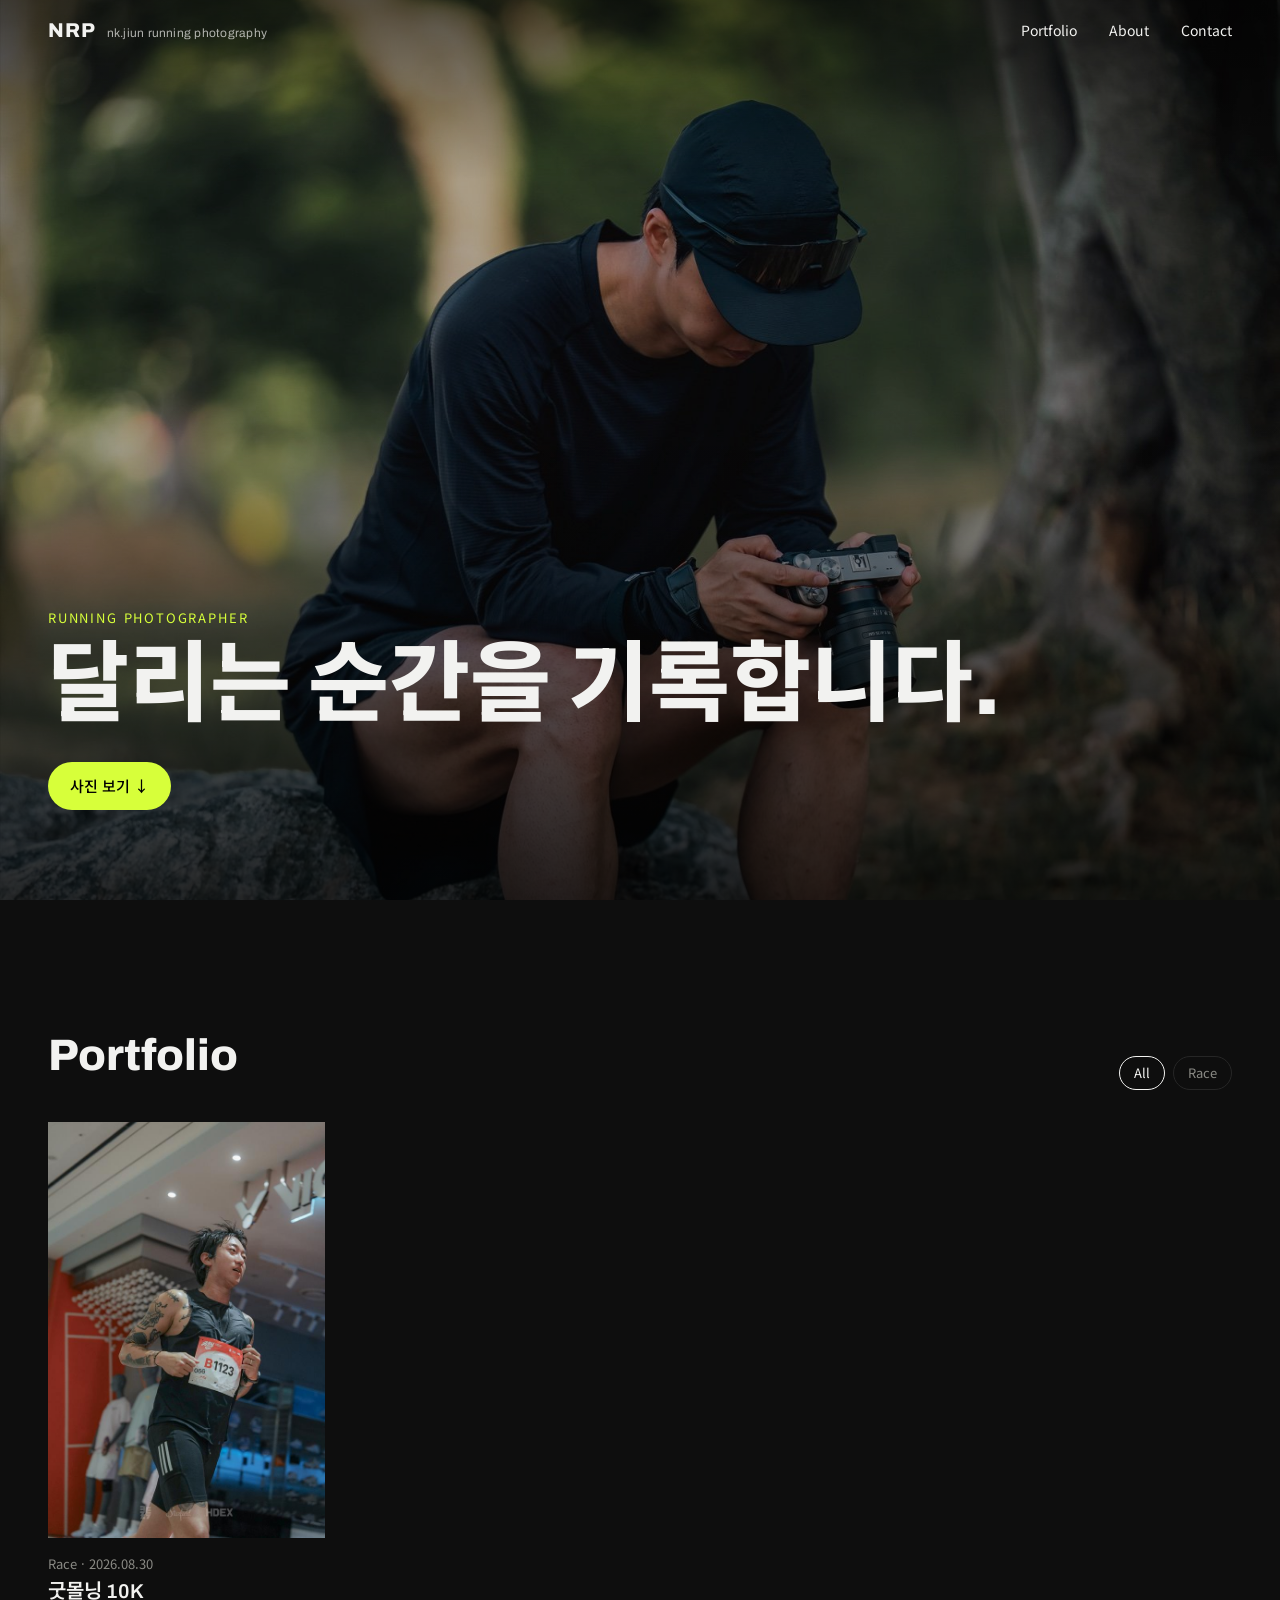
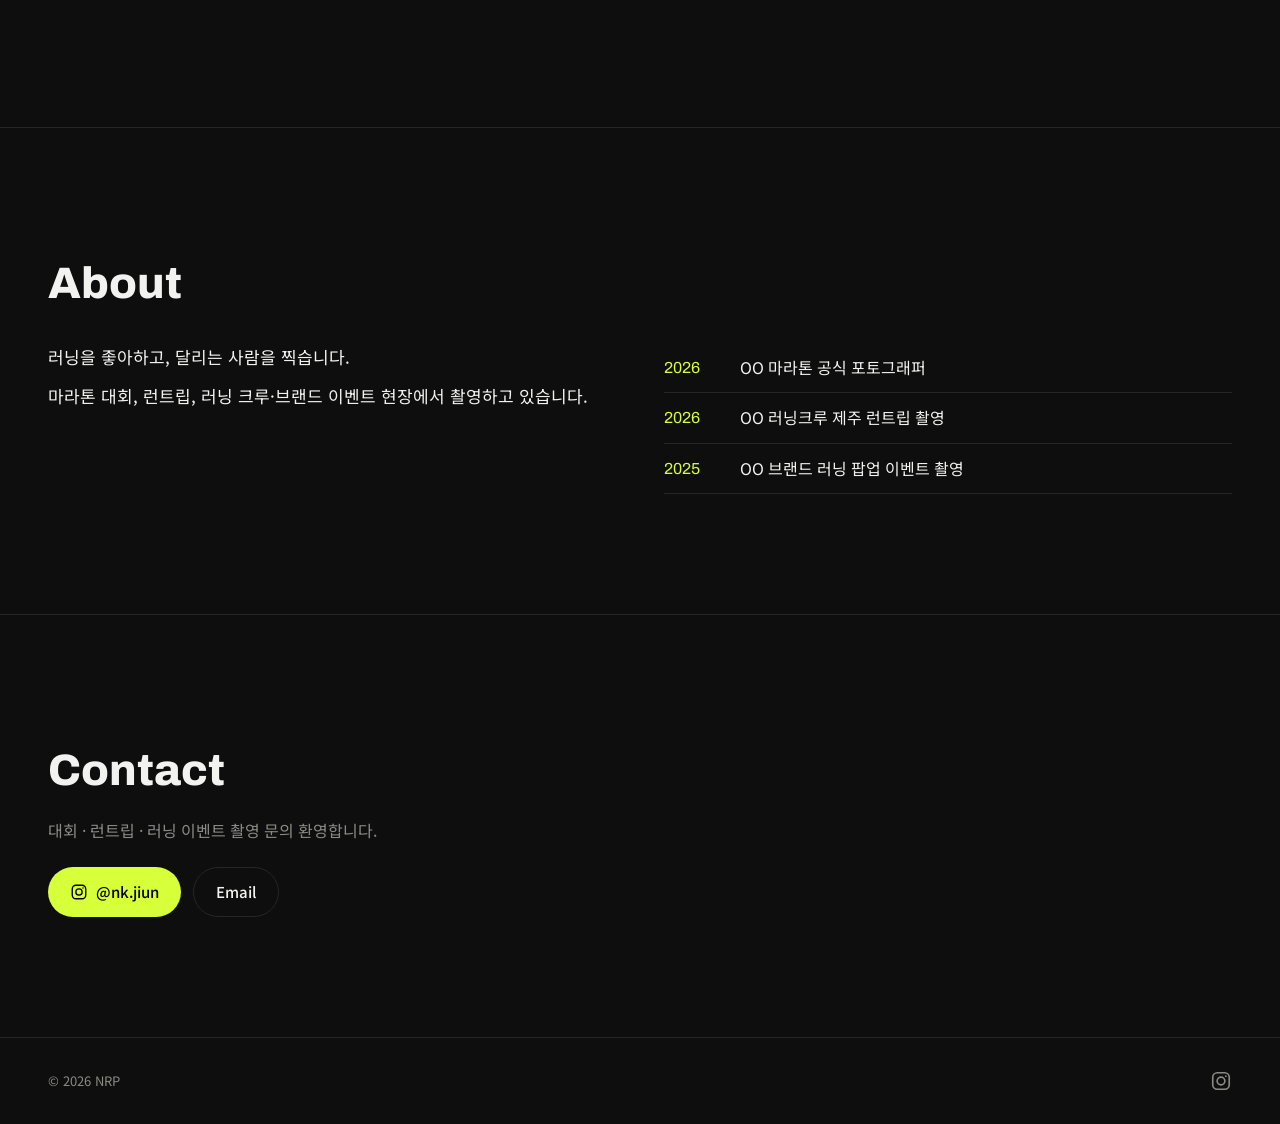
==== project.html @ 53e88e49 "메뉴/섹션 이름 Work → Portfolio Co-Authored-By: Claude Opus 5.5 <noreply@anthropic.com>" ====
<!doctype html>
<html lang="ko">
<head>
  <meta charset="utf-8">
  <meta name="viewport" content="width=device-width, initial-scale=1">
  <title>NRP — nk.jiun running photography</title>
  <link rel="preconnect" href="https://fonts.googleapis.com">
  <link href="https://fonts.googleapis.com/css2?family=Archivo:wght@400;600;800&family=Noto+Sans+KR:wght@400;500&display=swap" rel="stylesheet">
  <link rel="stylesheet" href="assets/css/style.css?v=20261014151759">
</head>
<body>
  <header class="nav solid">
    <a class="logo" href="./"><strong data-site="name"></strong><span data-site="fullName"></span></a>
    <nav>
      <a href="./#portfolio">Portfolio</a>
      <a href="./#about">About</a>
      <a href="./#contact">Contact</a>
    </nav>
  </header>

  <main class="section project">
    <a class="back" href="./#portfolio">← Portfolio</a>
    <div class="project-head">
      <p class="eyebrow" id="p-meta"></p>
      <h1 id="p-title"></h1>
      <p id="p-desc"></p>
    </div>
    <div class="masonry" id="photos"></div>
    <nav class="pager" id="pager"></nav>
  </main>

  <div class="lightbox" id="lightbox" hidden>
    <button class="lb-close" aria-label="닫기">×</button>
    <button class="lb-prev" aria-label="이전">‹</button>
    <img alt="">
    <button class="lb-next" aria-label="다음">›</button>
    <span class="lb-count"></span>
  </div>

  <footer class="footer"><span>© <span id="year"></span> <span data-site="name"></span></span><a class="ig-icon" data-ig aria-label="Instagram" target="_blank" rel="noopener"></a></footer>

  <script src="data/site.js?v=20261014151759"></script>
  <script src="assets/js/main.js?v=20261014151759"></script>
  <script>renderProject();</script>
</body>
</html>
---- assets/css/style.css ----
:root {
  --bg: #0e0e0e;
  --fg: #f2f2f0;
  --muted: #8a8a85;
  --line: #262626;
  --accent: #d7ff3a; /* 러닝 형광 컬러. 취향대로 변경 */
  --gutter: clamp(16px, 4vw, 48px);
  --display: "Archivo", "Noto Sans KR", sans-serif;
  --body: "Noto Sans KR", system-ui, sans-serif;
}

* { box-sizing: border-box; margin: 0; padding: 0; }
[hidden] { display: none !important; }
html { scroll-behavior: smooth; }
body { background: var(--bg); color: var(--fg); font-family: var(--body); line-height: 1.6; -webkit-font-smoothing: antialiased; }
img { display: block; max-width: 100%; }
a { color: inherit; text-decoration: none; }
button { font: inherit; color: inherit; background: none; border: 0; cursor: pointer; }

/* ── Nav ─────────────────────────────── */
.nav {
  position: fixed; inset: 0 0 auto; z-index: 10;
  display: flex; justify-content: space-between; align-items: center;
  padding: 18px var(--gutter);
  transition: background .3s;
}
.nav.solid { background: rgba(14,14,14,.9); backdrop-filter: blur(8px); }
.logo { display: flex; align-items: baseline; gap: 10px; font-family: var(--display); line-height: 1.2; }
.logo strong { font-weight: 800; font-size: 20px; letter-spacing: .06em; }
.logo span { font-size: 12px; color: rgba(242,242,240,.7); letter-spacing: .02em; }
.nav nav { display: flex; gap: clamp(16px, 3vw, 32px); font-size: 14px; }
.nav nav a:hover { color: var(--accent); }

/* ── Hero ────────────────────────────── */
.hero { position: relative; height: 100svh; min-height: 520px; overflow: hidden; }
.hero-img { width: 100%; height: 100%; object-fit: cover; object-position: 50% 45%; filter: brightness(.7); }
.hero::after { content: ""; position: absolute; inset: 0; background: linear-gradient(to top, rgba(0,0,0,.75), transparent 55%), linear-gradient(to bottom, rgba(0,0,0,.5), transparent 20%); }
.hero-text { z-index: 1; position: absolute; left: var(--gutter); right: var(--gutter); bottom: clamp(48px, 10vh, 120px); }
.hero h1 { font-family: var(--display); font-size: clamp(34px, 7vw, 88px); line-height: 1.1; font-weight: 800; margin: 8px 0 28px; word-break: keep-all; }
.eyebrow { color: var(--accent); font-size: 13px; letter-spacing: .14em; text-transform: uppercase; }

.btn { display: inline-block; padding: 12px 22px; background: var(--accent); color: #000; font-weight: 500; border-radius: 999px; font-size: 15px; }
.btn.ghost { background: transparent; color: var(--fg); border: 1px solid var(--line); }
.btn:hover { opacity: .85; }
#ig-link { display: inline-flex; align-items: center; gap: 8px; }

/* ── Sections ────────────────────────── */
.section { padding: clamp(64px, 10vw, 120px) var(--gutter); max-width: 1440px; margin: 0 auto; }
.section h2 { font-family: var(--display); font-size: clamp(28px, 4vw, 44px); font-weight: 800; }
.section-head { display: flex; flex-wrap: wrap; justify-content: space-between; align-items: end; gap: 16px; margin-bottom: 32px; }

.filters { display: flex; gap: 8px; flex-wrap: wrap; }
.filters button { padding: 6px 14px; border: 1px solid var(--line); border-radius: 999px; font-size: 13px; color: var(--muted); }
.filters button.active { border-color: var(--fg); color: var(--fg); }

/* 세로 사진 위주라 카드도 2:3 세로형. 컴퓨터 3~4열, 휴대폰 2열 */
.grid { display: grid; grid-template-columns: repeat(auto-fill, minmax(240px, 1fr)); gap: 40px clamp(16px, 2vw, 28px); }
.card-img { aspect-ratio: 2 / 3; overflow: hidden; background: #1a1a1a; }
.card-img img { width: 100%; height: 100%; object-fit: cover; transition: transform .6s ease; }
.card:hover .card-img img { transform: scale(1.04); }
.card-meta { padding-top: 12px; }
.card-meta span { color: var(--muted); font-size: 13px; }
.card-meta h3 { font-family: var(--display); font-size: 20px; font-weight: 600; }

.about { border-top: 1px solid var(--line); }
.about-body { display: grid; grid-template-columns: 1fr 1fr; gap: 48px; margin-top: 24px; }
.about-body p { margin-bottom: 12px; font-size: 17px; word-break: keep-all; }
.history { list-style: none; }
.history li { padding: 12px 0; border-bottom: 1px solid var(--line); display: flex; gap: 20px; }
.history span { color: var(--accent); font-family: var(--display); min-width: 3.5em; }

.contact { border-top: 1px solid var(--line); }
.contact p { color: var(--muted); margin: 12px 0 24px; }
.contact-links { display: flex; gap: 12px; flex-wrap: wrap; }

.footer { display: flex; justify-content: space-between; align-items: center; padding: 32px var(--gutter); color: var(--muted); font-size: 13px; border-top: 1px solid var(--line); }
.ig-icon { display: flex; }
.ig-icon svg { width: 22px; height: 22px; }
.ig-icon:hover { color: var(--fg); }

/* ── Mail modal ──────────────────────── */
.modal { margin: auto; width: min(480px, calc(100% - 32px)); max-height: calc(100svh - 32px); padding: 32px 24px 24px; background: #161616; color: var(--fg); border: 1px solid var(--line); border-radius: 16px; }
.modal::backdrop { background: rgba(0,0,0,.7); backdrop-filter: blur(4px); }
.modal h3 { font-family: var(--display); font-size: 22px; margin-bottom: 16px; }
.modal form { display: flex; flex-direction: column; gap: 14px; }
.modal label { display: flex; flex-direction: column; gap: 6px; font-size: 13px; color: var(--muted); }
.modal input, .modal select, .modal textarea { font: inherit; font-size: 16px; color: var(--fg); background: var(--bg); border: 1px solid var(--line); border-radius: 8px; padding: 10px 12px; }
.modal input:focus, .modal select:focus, .modal textarea:focus { outline: none; border-color: var(--accent); }
.modal textarea { resize: vertical; }
.modal [type=submit] { margin-top: 4px; }
.modal-close { position: absolute; top: 10px; right: 14px; font-size: 28px; color: var(--muted); }
.form-status { font-size: 13px; color: var(--muted); min-height: 1em; }
.modal-done { padding: 16px 0 8px; }
.modal-done h3 { margin-bottom: 8px; }
.modal-done p { color: var(--muted); }

/* ── Project page ────────────────────── */
.project { padding-top: 110px; }
.back { color: var(--muted); font-size: 14px; }
.back:hover { color: var(--fg); }
.project-head { margin: 24px 0 40px; max-width: 720px; }
.project-head h1 { font-family: var(--display); font-size: clamp(32px, 6vw, 64px); line-height: 1.1; font-weight: 800; margin: 8px 0 12px; }
.project-head p:last-child { color: var(--muted); }

.masonry { display: flex; gap: 12px; align-items: flex-start; }
.masonry .col { flex: 1; min-width: 0; }
.tile { display: block; width: 100%; margin-bottom: 12px; background: #1a1a1a; }
.tile img { width: 100%; height: auto; transition: opacity .3s; }
.tile:hover img { opacity: .85; }

.pager { display: flex; justify-content: space-between; gap: 16px; margin-top: 64px; padding-top: 24px; border-top: 1px solid var(--line); font-family: var(--display); }
.pager a:hover { color: var(--accent); }

/* ── Lightbox ────────────────────────── */
.lightbox { position: fixed; inset: 0; z-index: 100; background: rgba(0,0,0,.96); display: flex; align-items: center; justify-content: center; }
.lightbox[hidden] { display: none; }
.lightbox img { max-width: 92vw; max-height: 88vh; object-fit: contain; user-select: none; }
.lightbox button { position: absolute; font-size: 40px; line-height: 1; padding: 16px; color: #fff; opacity: .7; }
.lightbox button:hover { opacity: 1; }
.lb-close { top: 8px; right: 12px; }
.lb-prev { left: 4px; top: 50%; transform: translateY(-50%); }
.lb-next { right: 4px; top: 50%; transform: translateY(-50%); }
.lb-count { position: absolute; bottom: 20px; color: var(--muted); font-size: 13px; }

@media (max-width: 720px) {
  .nav nav { gap: 16px; font-size: 13px; }
  .grid { grid-template-columns: repeat(2, 1fr); gap: 28px 10px; }
  .card-meta { padding-top: 8px; }
  .card-meta span { font-size: 11px; }
  .card-meta h3 { font-size: 15px; }
  .logo { flex-direction: column; gap: 0; }
  .logo span { font-size: 10px; }
  .about-body { grid-template-columns: 1fr; gap: 24px; }
  .masonry { gap: 6px; }
  .tile { margin-bottom: 6px; }
  .lb-prev, .lb-next { display: none; } /* 모바일은 스와이프 */
}
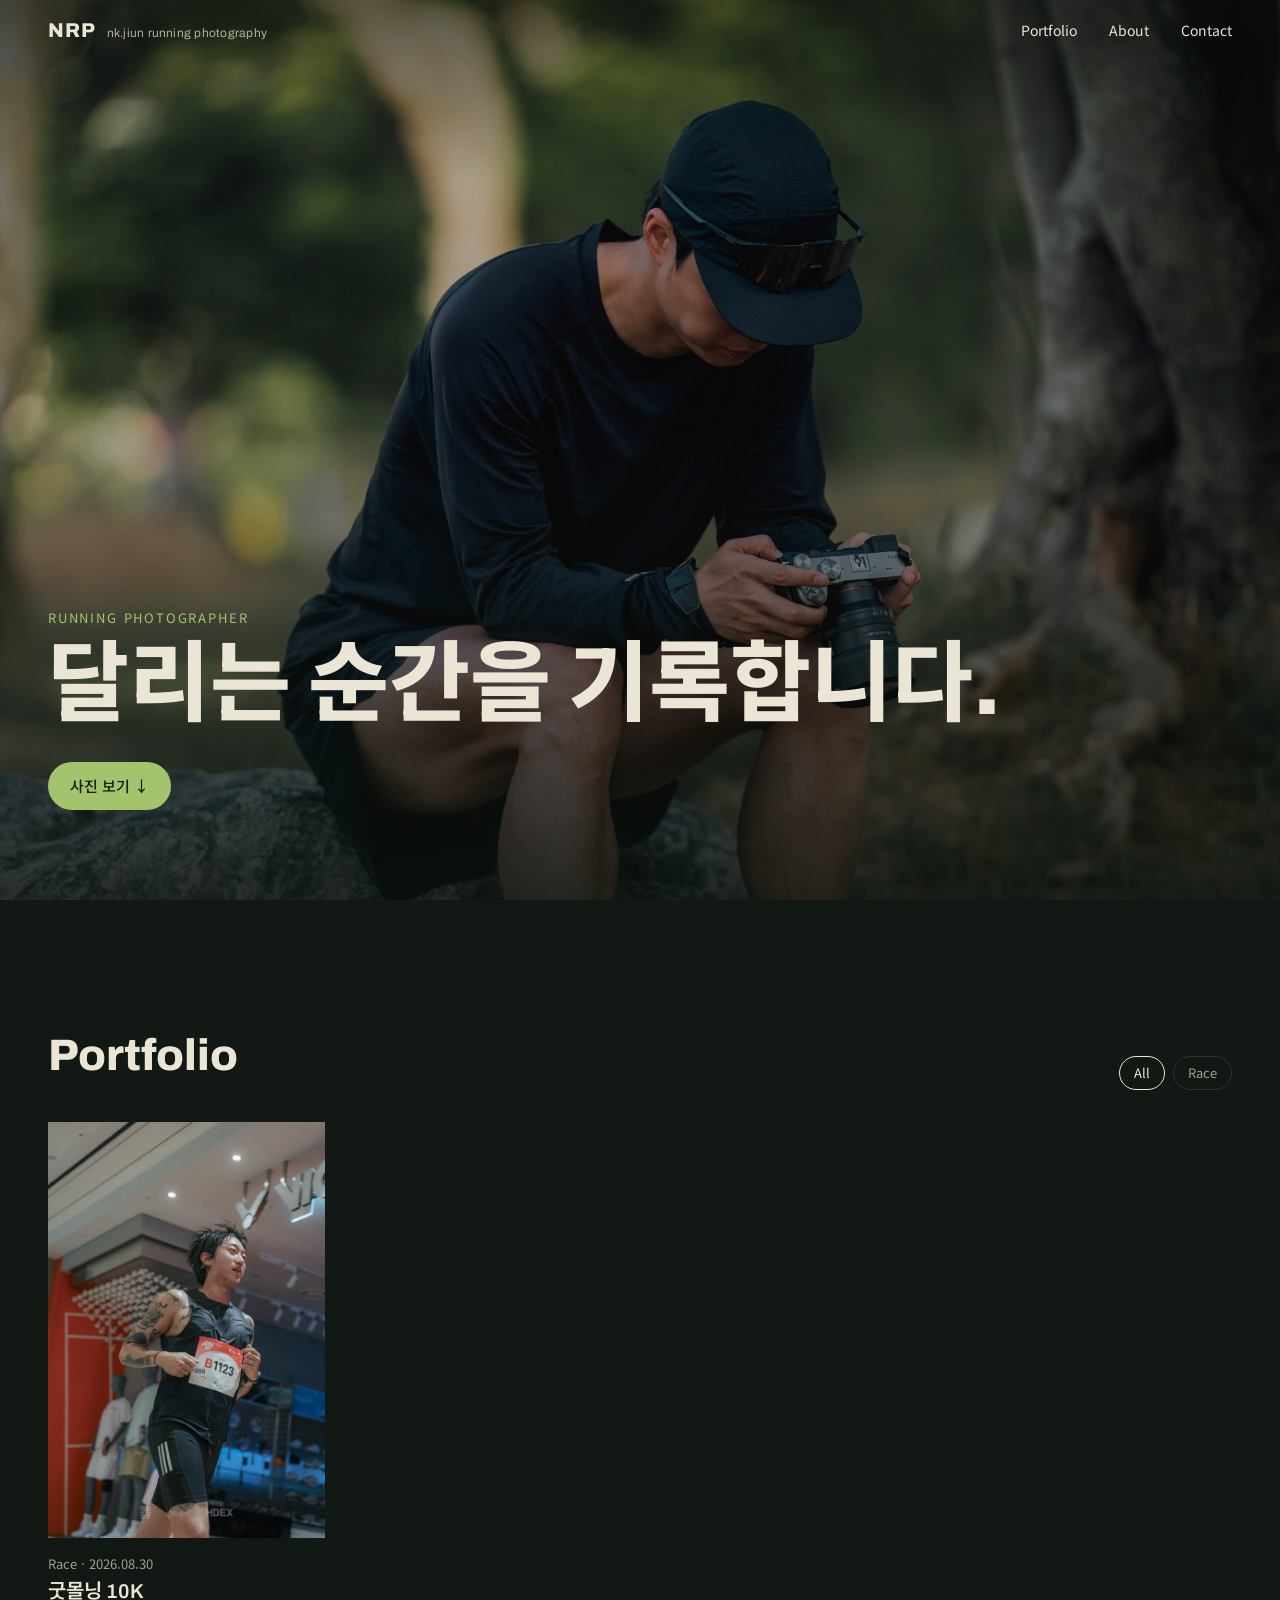
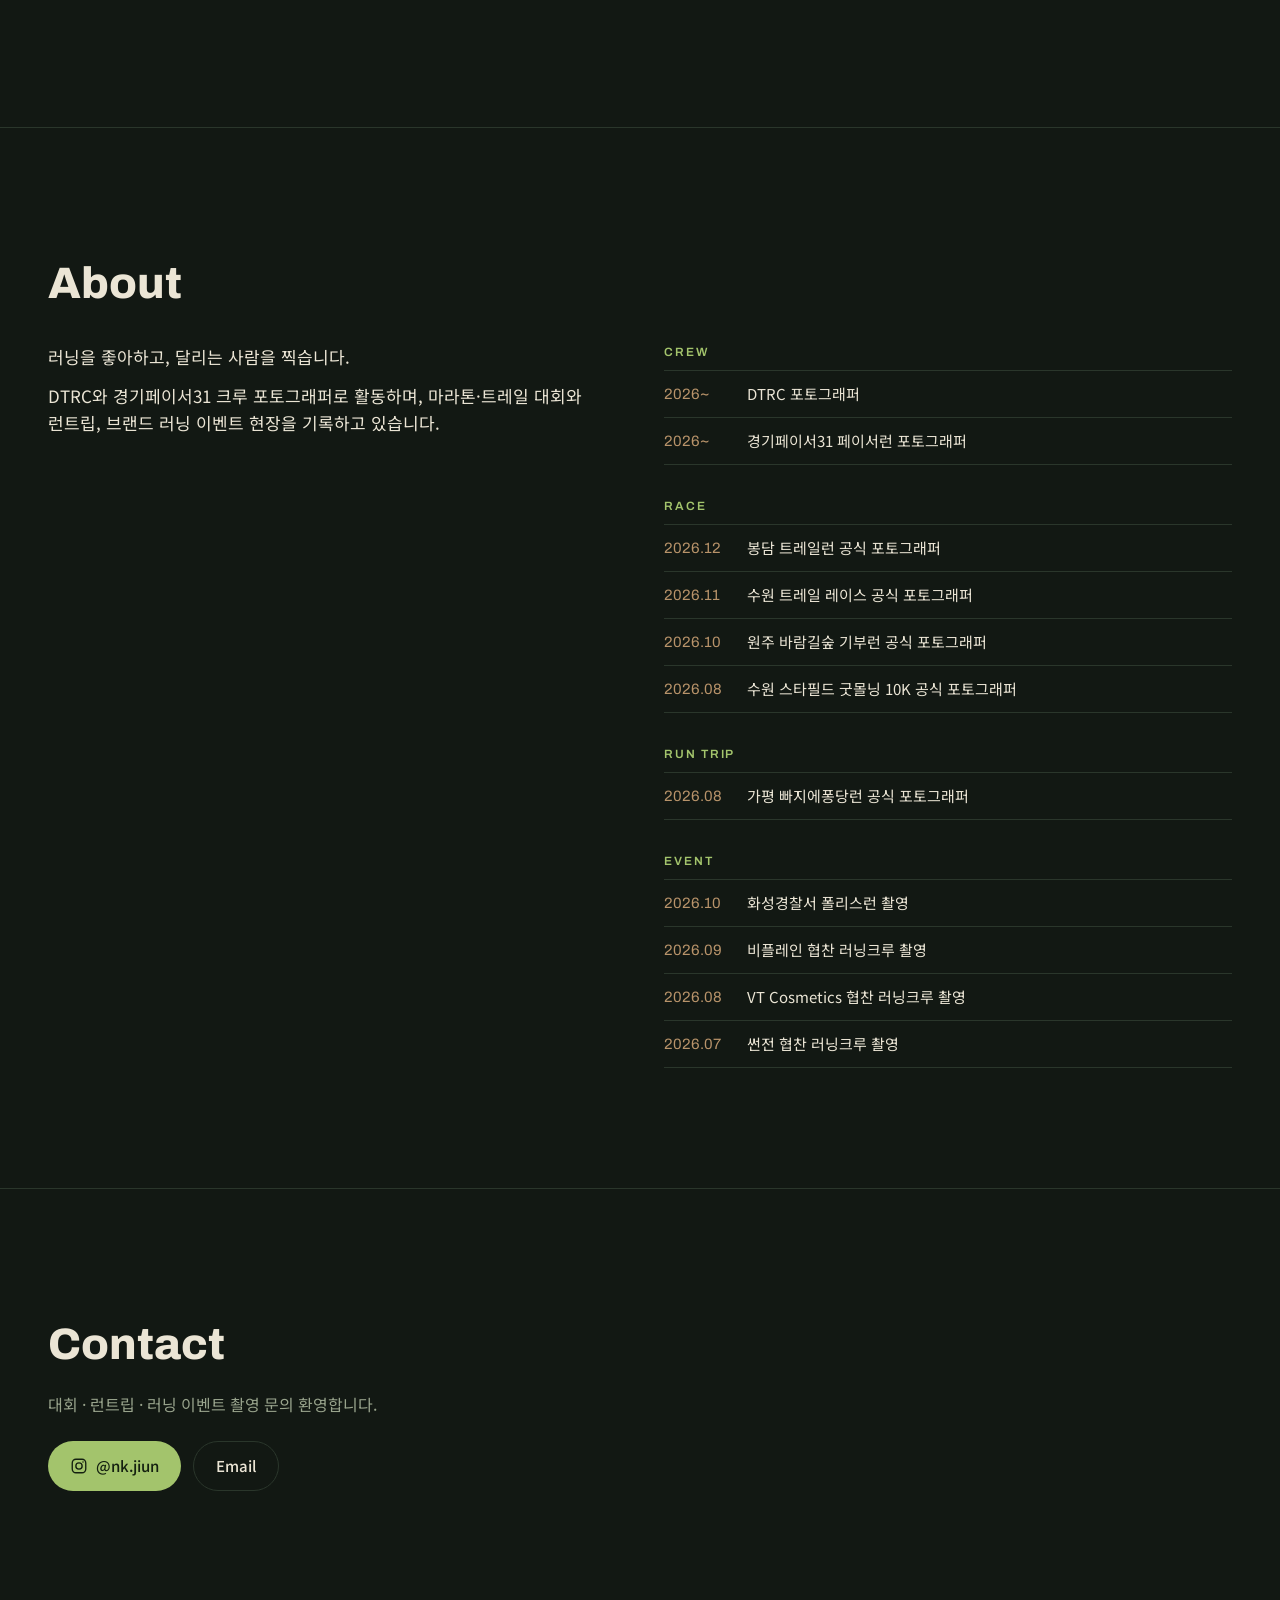
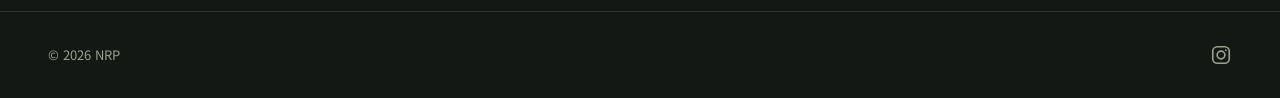
==== commit 6962a1f5: "녹음 테마, NRP 파비콘, About 이력 그룹화 - 색상을 theme-forest.css / theme-original.css로 분리 (기본: 녹음) - 파비콘·홈 화면 아이콘" ====
--- a/project.html
+++ b/project.html
@@ -4,9 +4,14 @@
   <meta charset="utf-8">
   <meta name="viewport" content="width=device-width, initial-scale=1">
   <title>NRP — nk.jiun running photography</title>
+  <link rel="icon" type="image/png" href="favicon.png">
+  <link rel="apple-touch-icon" href="apple-touch-icon.png">
+  <meta name="theme-color" content="#121813">
   <link rel="preconnect" href="https://fonts.googleapis.com">
   <link href="https://fonts.googleapis.com/css2?family=Archivo:wght@400;600;800&family=Noto+Sans+KR:wght@400;500&display=swap" rel="stylesheet">
-  <link rel="stylesheet" href="assets/css/style.css?v=20261014151759">
+  <link rel="stylesheet" href="assets/css/style.css?v=20261019095039">
+  <!-- 테마: theme-forest.css(녹음) / theme-original.css(원래 검정+형광) -->
+  <link rel="stylesheet" href="assets/css/theme-forest.css?v=20261019095039">
 </head>
 <body>
   <header class="nav solid">
@@ -39,8 +44,8 @@
 
   <footer class="footer"><span>© <span id="year"></span> <span data-site="name"></span></span><a class="ig-icon" data-ig aria-label="Instagram" target="_blank" rel="noopener"></a></footer>
 
-  <script src="data/site.js?v=20261014151759"></script>
-  <script src="assets/js/main.js?v=20261014151759"></script>
+  <script src="data/site.js?v=20261019095039"></script>
+  <script src="assets/js/main.js?v=20261019095039"></script>
   <script>renderProject();</script>
 </body>
 </html>
--- a/assets/css/style.css
+++ b/assets/css/style.css
@@ -1,9 +1,5 @@
 :root {
-  --bg: #0e0e0e;
-  --fg: #f2f2f0;
-  --muted: #8a8a85;
-  --line: #262626;
-  --accent: #d7ff3a; /* 러닝 형광 컬러. 취향대로 변경 */
+  /* 색상은 theme-*.css 에 있음 (HTML에서 테마 파일 하나를 고른다) */
   --gutter: clamp(16px, 4vw, 48px);
   --display: "Archivo", "Noto Sans KR", sans-serif;
   --body: "Noto Sans KR", system-ui, sans-serif;
@@ -24,22 +20,22 @@
   padding: 18px var(--gutter);
   transition: background .3s;
 }
-.nav.solid { background: rgba(14,14,14,.9); backdrop-filter: blur(8px); }
+.nav.solid { background: var(--nav-bg); backdrop-filter: blur(8px); }
 .logo { display: flex; align-items: baseline; gap: 10px; font-family: var(--display); line-height: 1.2; }
 .logo strong { font-weight: 800; font-size: 20px; letter-spacing: .06em; }
-.logo span { font-size: 12px; color: rgba(242,242,240,.7); letter-spacing: .02em; }
+.logo span { font-size: 12px; color: var(--fg-soft); letter-spacing: .02em; }
 .nav nav { display: flex; gap: clamp(16px, 3vw, 32px); font-size: 14px; }
 .nav nav a:hover { color: var(--accent); }
 
 /* ── Hero ────────────────────────────── */
 .hero { position: relative; height: 100svh; min-height: 520px; overflow: hidden; }
 .hero-img { width: 100%; height: 100%; object-fit: cover; object-position: 50% 45%; filter: brightness(.7); }
-.hero::after { content: ""; position: absolute; inset: 0; background: linear-gradient(to top, rgba(0,0,0,.75), transparent 55%), linear-gradient(to bottom, rgba(0,0,0,.5), transparent 20%); }
+.hero::after { content: ""; position: absolute; inset: 0; background: linear-gradient(to top, rgba(var(--shade), .78), transparent 55%), linear-gradient(to bottom, rgba(var(--shade), .5), transparent 20%); }
 .hero-text { z-index: 1; position: absolute; left: var(--gutter); right: var(--gutter); bottom: clamp(48px, 10vh, 120px); }
 .hero h1 { font-family: var(--display); font-size: clamp(34px, 7vw, 88px); line-height: 1.1; font-weight: 800; margin: 8px 0 28px; word-break: keep-all; }
 .eyebrow { color: var(--accent); font-size: 13px; letter-spacing: .14em; text-transform: uppercase; }
 
-.btn { display: inline-block; padding: 12px 22px; background: var(--accent); color: #000; font-weight: 500; border-radius: 999px; font-size: 15px; }
+.btn { display: inline-block; padding: 12px 22px; background: var(--accent); color: var(--on-accent); font-weight: 500; border-radius: 999px; font-size: 15px; }
 .btn.ghost { background: transparent; color: var(--fg); border: 1px solid var(--line); }
 .btn:hover { opacity: .85; }
 #ig-link { display: inline-flex; align-items: center; gap: 8px; }
@@ -55,7 +51,7 @@
 
 /* 세로 사진 위주라 카드도 2:3 세로형. 컴퓨터 3~4열, 휴대폰 2열 */
 .grid { display: grid; grid-template-columns: repeat(auto-fill, minmax(240px, 1fr)); gap: 40px clamp(16px, 2vw, 28px); }
-.card-img { aspect-ratio: 2 / 3; overflow: hidden; background: #1a1a1a; }
+.card-img { aspect-ratio: 2 / 3; overflow: hidden; background: var(--surface); }
 .card-img img { width: 100%; height: 100%; object-fit: cover; transition: transform .6s ease; }
 .card:hover .card-img img { transform: scale(1.04); }
 .card-meta { padding-top: 12px; }
@@ -65,9 +61,13 @@
 .about { border-top: 1px solid var(--line); }
 .about-body { display: grid; grid-template-columns: 1fr 1fr; gap: 48px; margin-top: 24px; }
 .about-body p { margin-bottom: 12px; font-size: 17px; word-break: keep-all; }
-.history { list-style: none; }
-.history li { padding: 12px 0; border-bottom: 1px solid var(--line); display: flex; gap: 20px; }
-.history span { color: var(--accent); font-family: var(--display); min-width: 3.5em; }
+.history { display: flex; flex-direction: column; gap: 32px; }
+.history h3 { font-family: var(--display); font-size: 12px; font-weight: 600; letter-spacing: .16em; text-transform: uppercase; color: var(--accent); padding-bottom: 8px; border-bottom: 1px solid var(--line); }
+.history ul { list-style: none; }
+.history li { padding: 11px 0; border-bottom: 1px solid var(--line); display: flex; gap: 20px; font-size: 15px; }
+.history li span { color: var(--earth); font-family: var(--display); min-width: 4.2em; flex-shrink: 0; }
+.history li p { margin: 0; font-size: inherit; word-break: keep-all; }
+.badge { font-style: normal; font-size: 11px; color: var(--earth); border: 1px solid currentColor; border-radius: 999px; padding: 1px 7px; margin-left: 6px; vertical-align: 2px; white-space: nowrap; }
 
 .contact { border-top: 1px solid var(--line); }
 .contact p { color: var(--muted); margin: 12px 0 24px; }
@@ -79,8 +79,8 @@
 .ig-icon:hover { color: var(--fg); }
 
 /* ── Mail modal ──────────────────────── */
-.modal { margin: auto; width: min(480px, calc(100% - 32px)); max-height: calc(100svh - 32px); padding: 32px 24px 24px; background: #161616; color: var(--fg); border: 1px solid var(--line); border-radius: 16px; }
-.modal::backdrop { background: rgba(0,0,0,.7); backdrop-filter: blur(4px); }
+.modal { margin: auto; width: min(480px, calc(100% - 32px)); max-height: calc(100svh - 32px); padding: 32px 24px 24px; background: var(--surface); color: var(--fg); border: 1px solid var(--line); border-radius: 16px; }
+.modal::backdrop { background: rgba(var(--shade), .7); backdrop-filter: blur(4px); }
 .modal h3 { font-family: var(--display); font-size: 22px; margin-bottom: 16px; }
 .modal form { display: flex; flex-direction: column; gap: 14px; }
 .modal label { display: flex; flex-direction: column; gap: 6px; font-size: 13px; color: var(--muted); }
@@ -104,7 +104,7 @@
 
 .masonry { display: flex; gap: 12px; align-items: flex-start; }
 .masonry .col { flex: 1; min-width: 0; }
-.tile { display: block; width: 100%; margin-bottom: 12px; background: #1a1a1a; }
+.tile { display: block; width: 100%; margin-bottom: 12px; background: var(--surface); }
 .tile img { width: 100%; height: auto; transition: opacity .3s; }
 .tile:hover img { opacity: .85; }
 
@@ -112,10 +112,10 @@
 .pager a:hover { color: var(--accent); }
 
 /* ── Lightbox ────────────────────────── */
-.lightbox { position: fixed; inset: 0; z-index: 100; background: rgba(0,0,0,.96); display: flex; align-items: center; justify-content: center; }
+.lightbox { position: fixed; inset: 0; z-index: 100; background: var(--overlay); display: flex; align-items: center; justify-content: center; }
 .lightbox[hidden] { display: none; }
 .lightbox img { max-width: 92vw; max-height: 88vh; object-fit: contain; user-select: none; }
-.lightbox button { position: absolute; font-size: 40px; line-height: 1; padding: 16px; color: #fff; opacity: .7; }
+.lightbox button { position: absolute; font-size: 40px; line-height: 1; padding: 16px; color: var(--fg); opacity: .7; }
 .lightbox button:hover { opacity: 1; }
 .lb-close { top: 8px; right: 12px; }
 .lb-prev { left: 4px; top: 50%; transform: translateY(-50%); }
--- a/assets/css/theme-forest.css
+++ b/assets/css/theme-forest.css
@@ -0,0 +1,15 @@
+/* 녹음 테마: 소나무 그늘 배경 + 크림색 글씨 + 새잎 연두 + 짙은 흙/나무껍질 */
+:root {
+  --bg: #121813;          /* 숲 그늘 */
+  --surface: #1b241c;     /* 이끼 낀 바위 */
+  --fg: #ebe5d5;          /* 자작나무 껍질 크림 */
+  --fg-soft: rgba(235, 229, 213, .72);
+  --muted: #98a38c;       /* 세이지 */
+  --line: #2a362b;
+  --accent: #a3c46c;      /* 새잎 */
+  --on-accent: #142010;
+  --earth: #b8936a;       /* 소나무 줄기 / 젖은 흙 */
+  --nav-bg: rgba(18, 24, 19, .9);
+  --shade: 10, 16, 11;
+  --overlay: rgba(10, 14, 11, .97);
+}
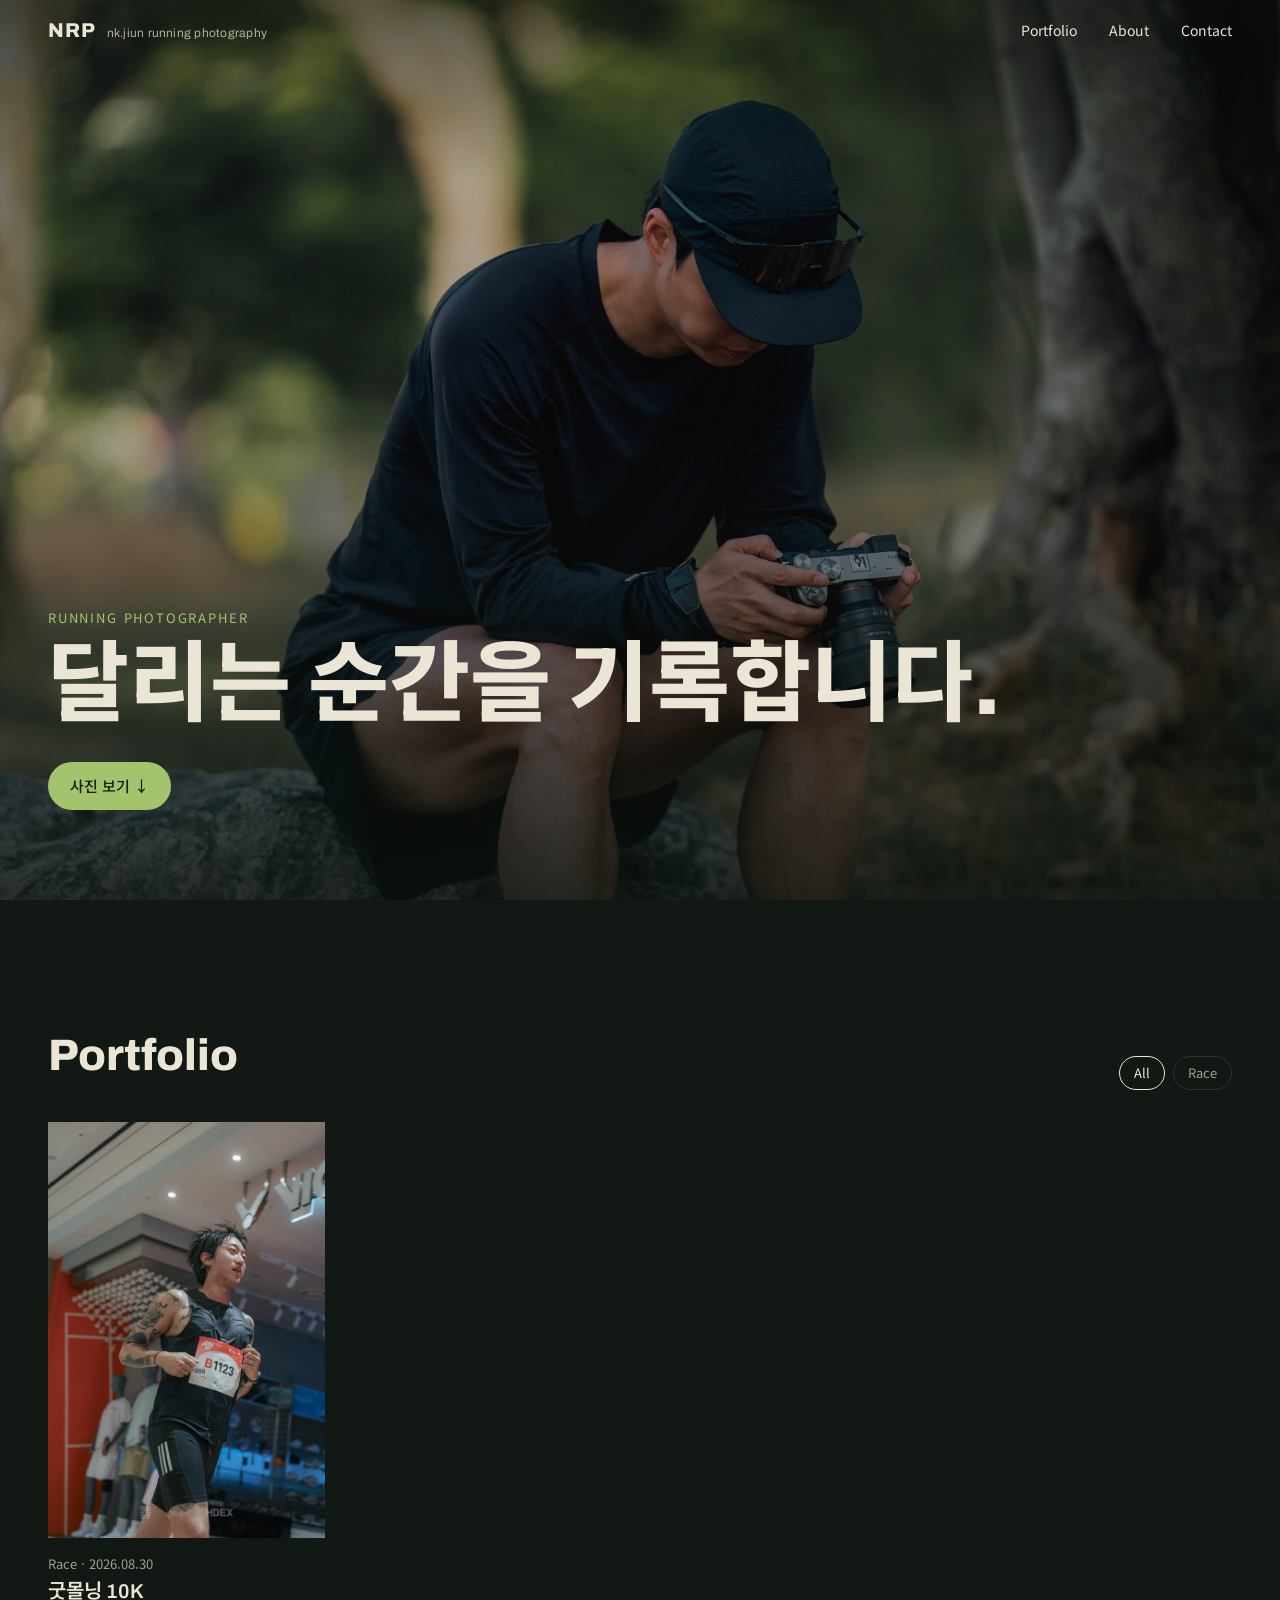
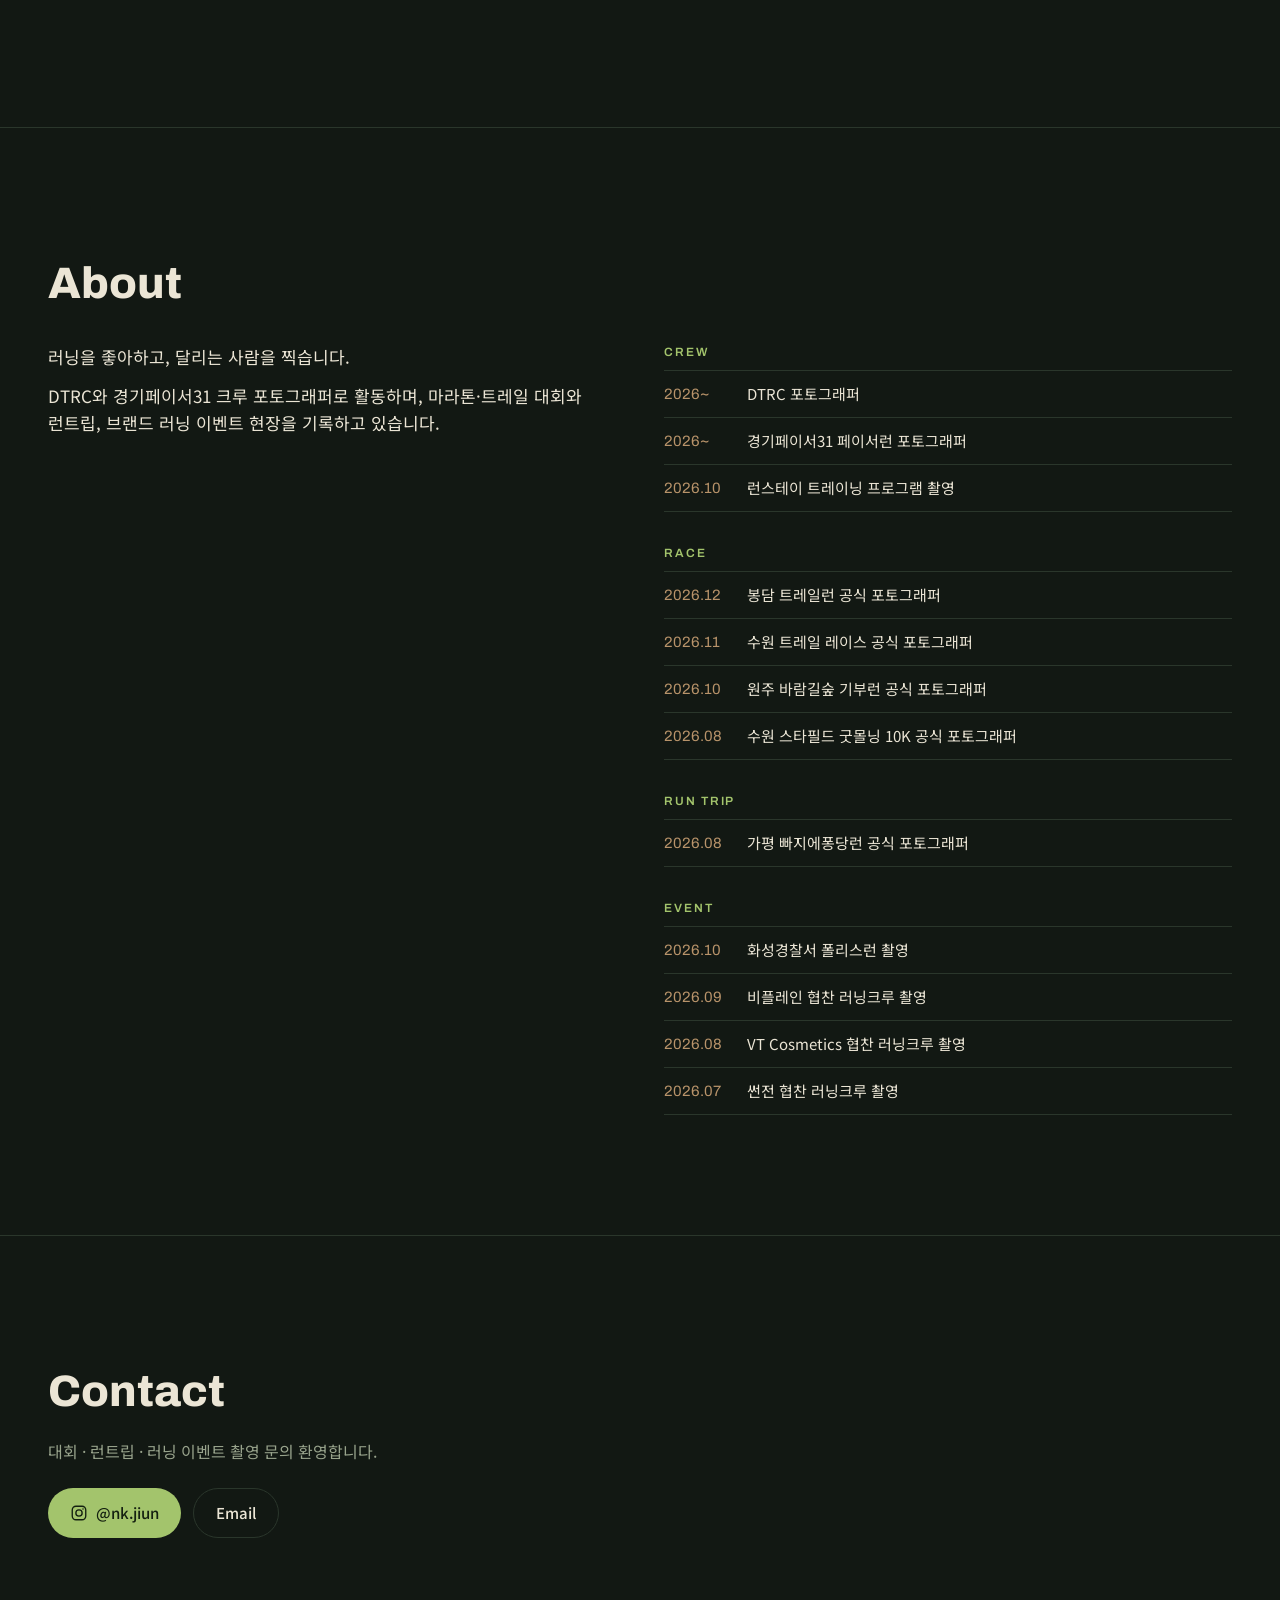
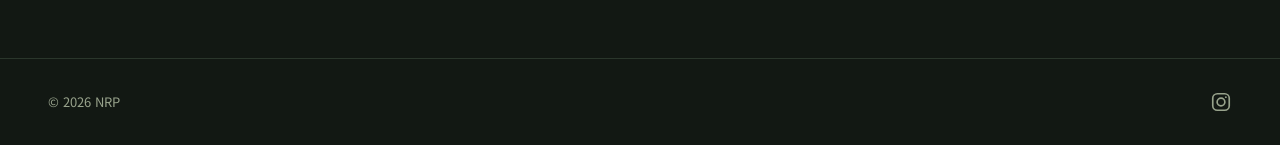
==== commit 34147855: "About 크루 이력 추가: 런스테이 트레이닝 프로그램 촬영 Co-Authored-By: Claude Opus 5.5 <noreply@anthropic.com>" ====
--- a/project.html
+++ b/project.html
@@ -9,9 +9,9 @@
   <meta name="theme-color" content="#121813">
   <link rel="preconnect" href="https://fonts.googleapis.com">
   <link href="https://fonts.googleapis.com/css2?family=Archivo:wght@400;600;800&family=Noto+Sans+KR:wght@400;500&display=swap" rel="stylesheet">
-  <link rel="stylesheet" href="assets/css/style.css?v=20261019095039">
+  <link rel="stylesheet" href="assets/css/style.css?v=20261019112528">
   <!-- 테마: theme-forest.css(녹음) / theme-original.css(원래 검정+형광) -->
-  <link rel="stylesheet" href="assets/css/theme-forest.css?v=20261019095039">
+  <link rel="stylesheet" href="assets/css/theme-forest.css?v=20261019112528">
 </head>
 <body>
   <header class="nav solid">
@@ -44,8 +44,8 @@
 
   <footer class="footer"><span>© <span id="year"></span> <span data-site="name"></span></span><a class="ig-icon" data-ig aria-label="Instagram" target="_blank" rel="noopener"></a></footer>
 
-  <script src="data/site.js?v=20261019095039"></script>
-  <script src="assets/js/main.js?v=20261019095039"></script>
+  <script src="data/site.js?v=20261019112528"></script>
+  <script src="assets/js/main.js?v=20261019112528"></script>
   <script>renderProject();</script>
 </body>
 </html>
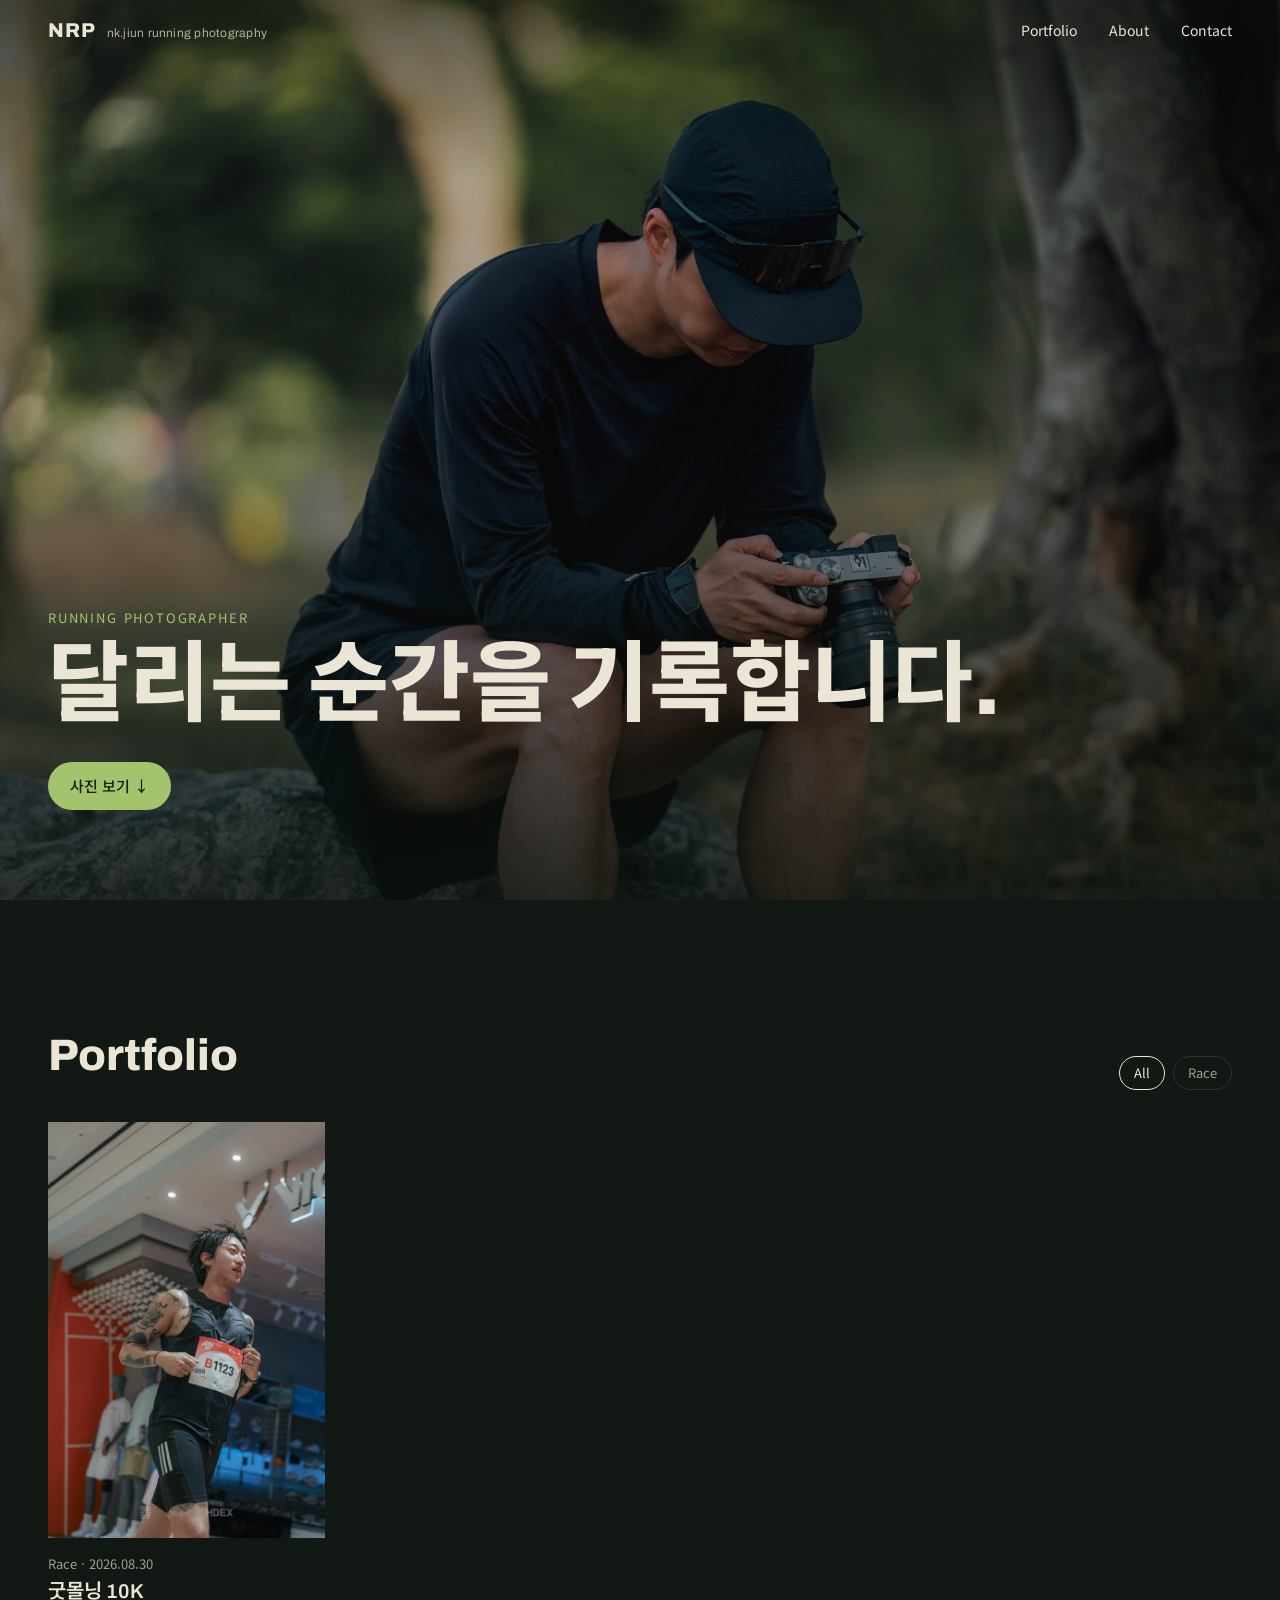
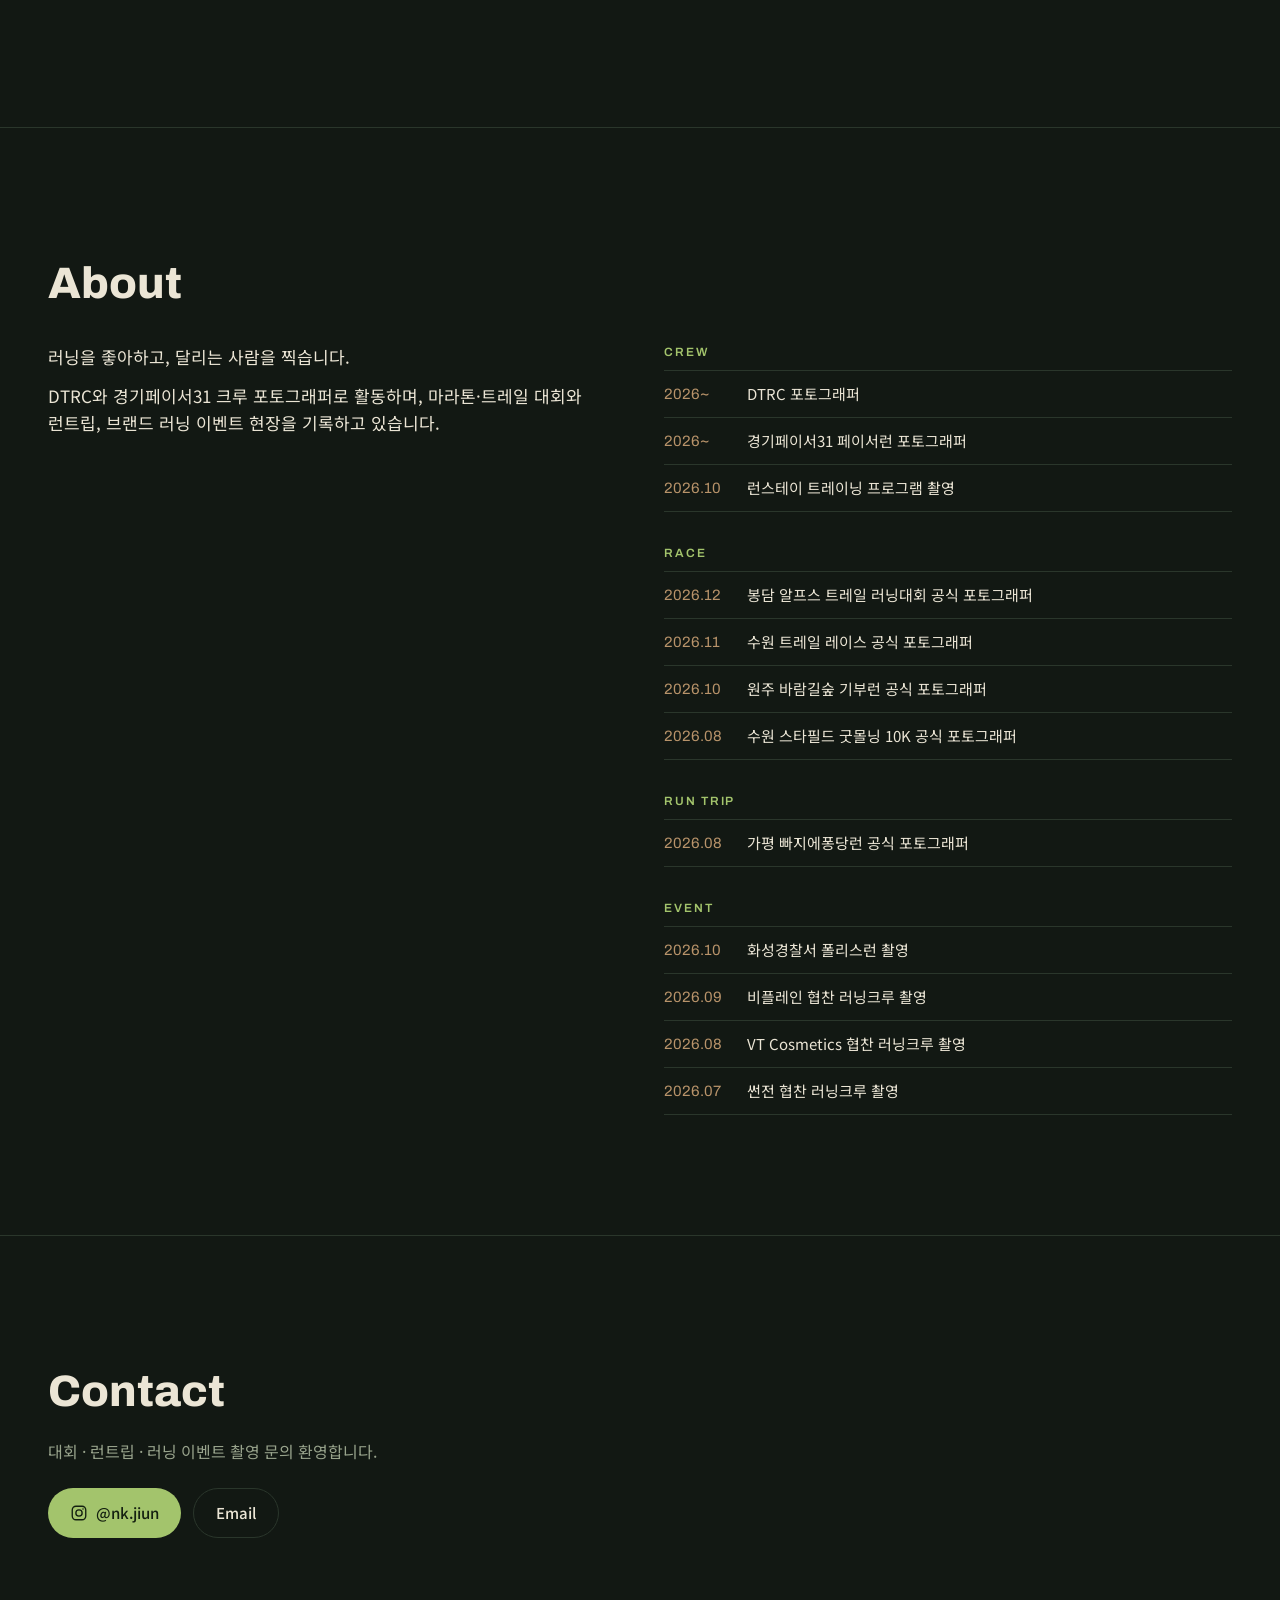
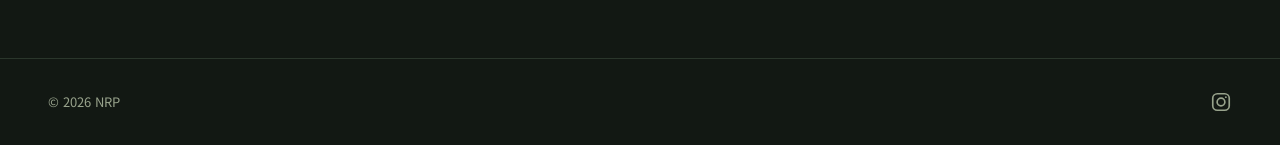
==== commit 7b3fe029: "About 이력 대회명 수정: 봉담 알프스 트레일 러닝대회 Co-Authored-By: Claude Opus 5.5 <noreply@anthropic.com>" ====
--- a/project.html
+++ b/project.html
@@ -9,9 +9,9 @@
   <meta name="theme-color" content="#121813">
   <link rel="preconnect" href="https://fonts.googleapis.com">
   <link href="https://fonts.googleapis.com/css2?family=Archivo:wght@400;600;800&family=Noto+Sans+KR:wght@400;500&display=swap" rel="stylesheet">
-  <link rel="stylesheet" href="assets/css/style.css?v=20261019112528">
+  <link rel="stylesheet" href="assets/css/style.css?v=20261019114658">
   <!-- 테마: theme-forest.css(녹음) / theme-original.css(원래 검정+형광) -->
-  <link rel="stylesheet" href="assets/css/theme-forest.css?v=20261019112528">
+  <link rel="stylesheet" href="assets/css/theme-forest.css?v=20261019114658">
 </head>
 <body>
   <header class="nav solid">
@@ -44,8 +44,8 @@
 
   <footer class="footer"><span>© <span id="year"></span> <span data-site="name"></span></span><a class="ig-icon" data-ig aria-label="Instagram" target="_blank" rel="noopener"></a></footer>
 
-  <script src="data/site.js?v=20261019112528"></script>
-  <script src="assets/js/main.js?v=20261019112528"></script>
+  <script src="data/site.js?v=20261019114658"></script>
+  <script src="assets/js/main.js?v=20261019114658"></script>
   <script>renderProject();</script>
 </body>
 </html>
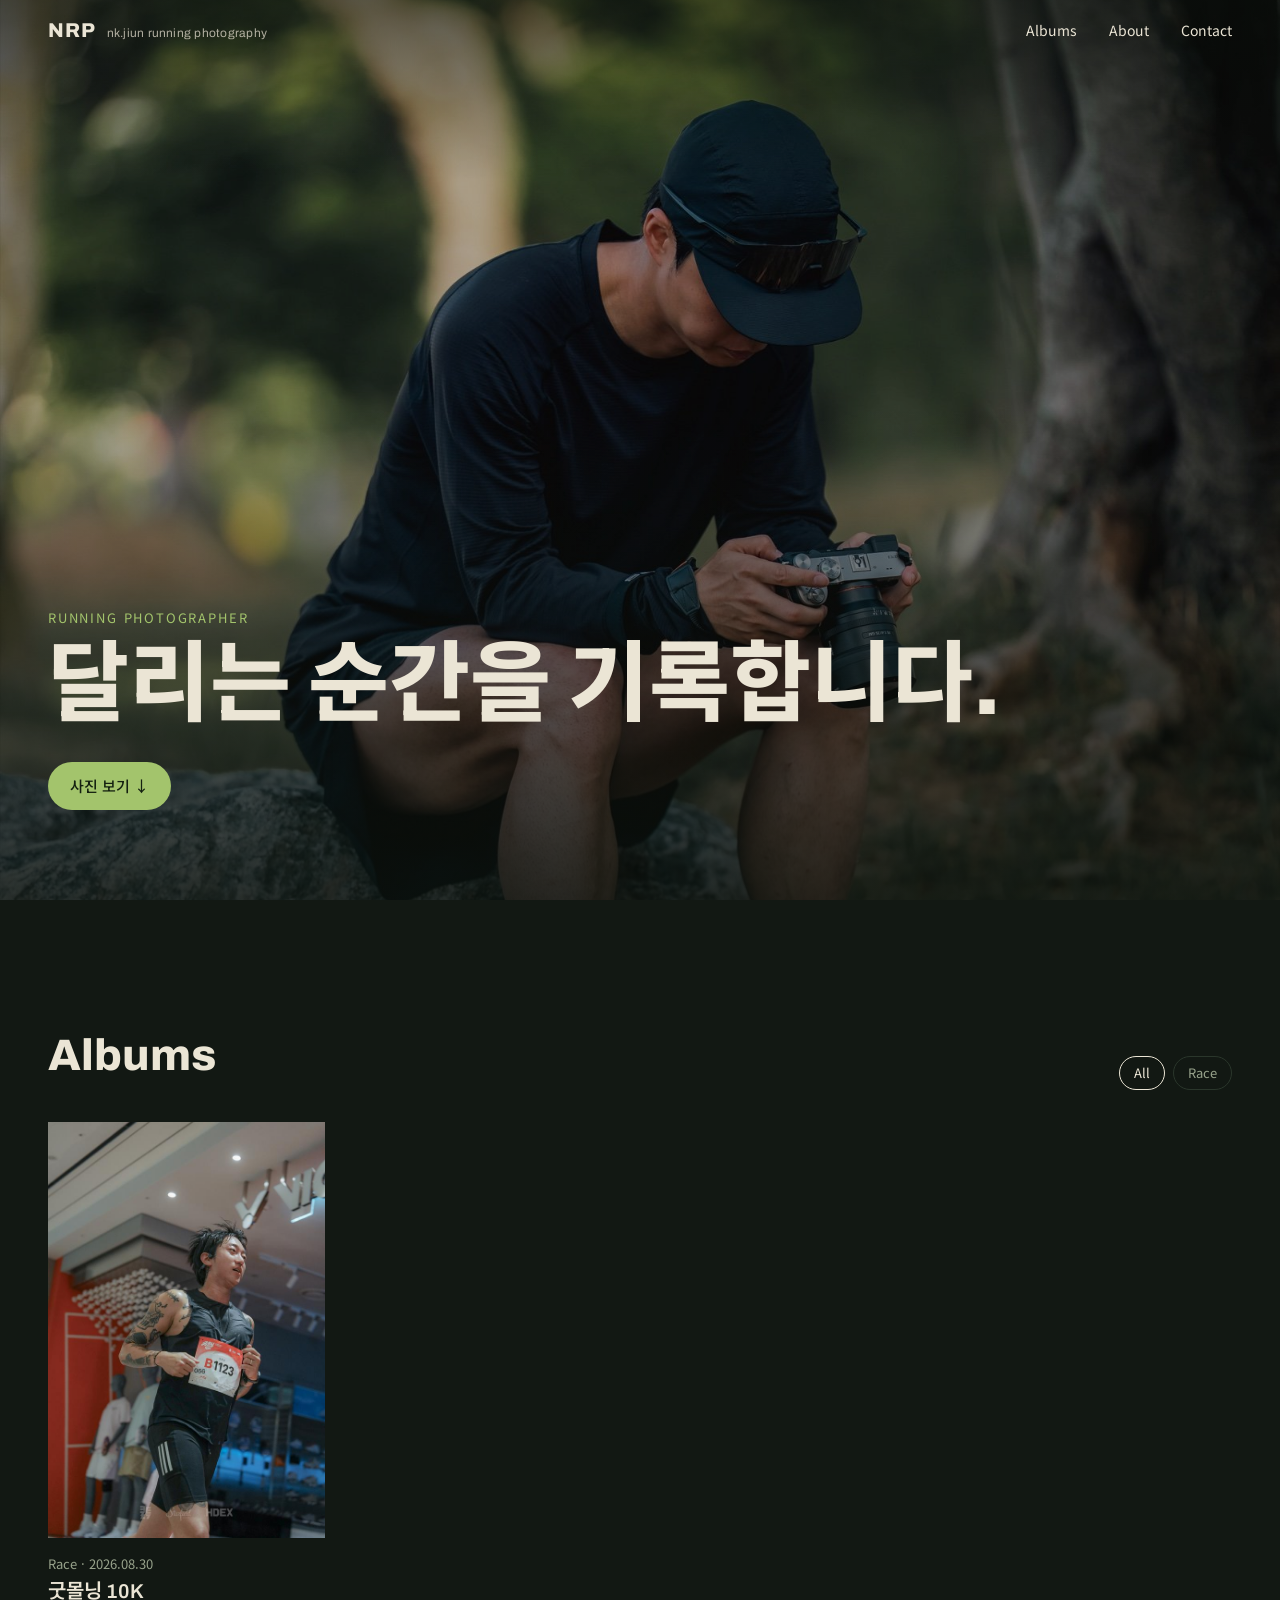
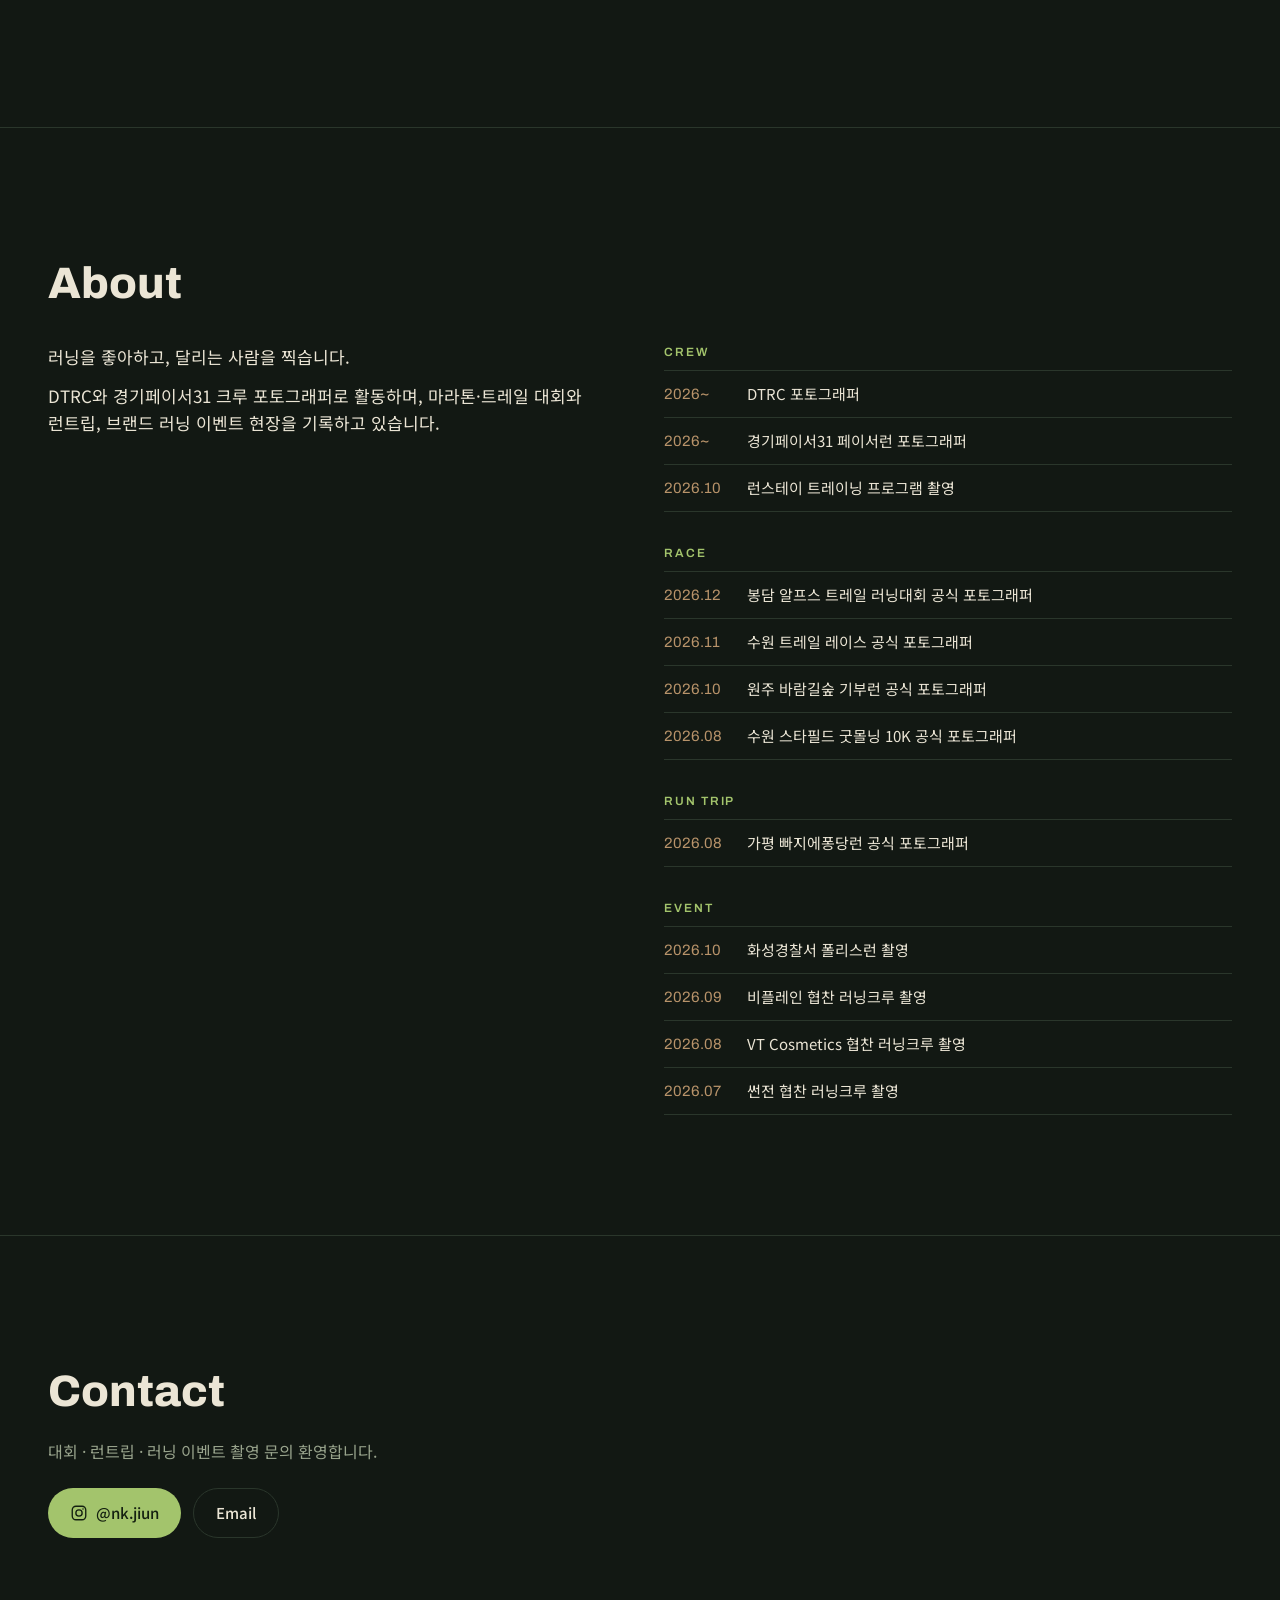
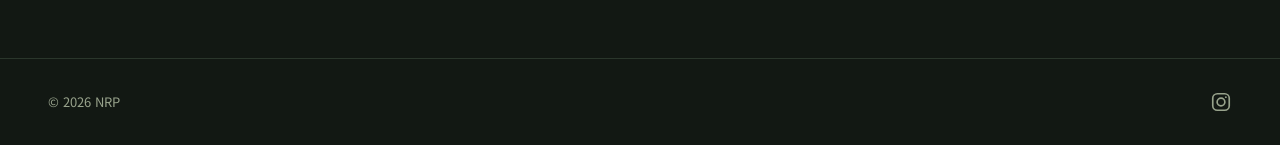
==== commit c6cbb8e9: "메뉴/섹션 이름 Portfolio → Albums Co-Authored-By: Claude Opus 5.5 <noreply@anthropic.com>" ====
--- a/project.html
+++ b/project.html
@@ -9,22 +9,22 @@
   <meta name="theme-color" content="#121813">
   <link rel="preconnect" href="https://fonts.googleapis.com">
   <link href="https://fonts.googleapis.com/css2?family=Archivo:wght@400;600;800&family=Noto+Sans+KR:wght@400;500&display=swap" rel="stylesheet">
-  <link rel="stylesheet" href="assets/css/style.css?v=20261019114658">
+  <link rel="stylesheet" href="assets/css/style.css?v=20261019131124">
   <!-- 테마: theme-forest.css(녹음) / theme-original.css(원래 검정+형광) -->
-  <link rel="stylesheet" href="assets/css/theme-forest.css?v=20261019114658">
+  <link rel="stylesheet" href="assets/css/theme-forest.css?v=20261019131124">
 </head>
 <body>
   <header class="nav solid">
     <a class="logo" href="./"><strong data-site="name"></strong><span data-site="fullName"></span></a>
     <nav>
-      <a href="./#portfolio">Portfolio</a>
+      <a href="./#albums">Albums</a>
       <a href="./#about">About</a>
       <a href="./#contact">Contact</a>
     </nav>
   </header>
 
   <main class="section project">
-    <a class="back" href="./#portfolio">← Portfolio</a>
+    <a class="back" href="./#albums">← All albums</a>
     <div class="project-head">
       <p class="eyebrow" id="p-meta"></p>
       <h1 id="p-title"></h1>
@@ -44,8 +44,8 @@
 
   <footer class="footer"><span>© <span id="year"></span> <span data-site="name"></span></span><a class="ig-icon" data-ig aria-label="Instagram" target="_blank" rel="noopener"></a></footer>
 
-  <script src="data/site.js?v=20261019114658"></script>
-  <script src="assets/js/main.js?v=20261019114658"></script>
+  <script src="data/site.js?v=20261019131124"></script>
+  <script src="assets/js/main.js?v=20261019131124"></script>
   <script>renderProject();</script>
 </body>
 </html>
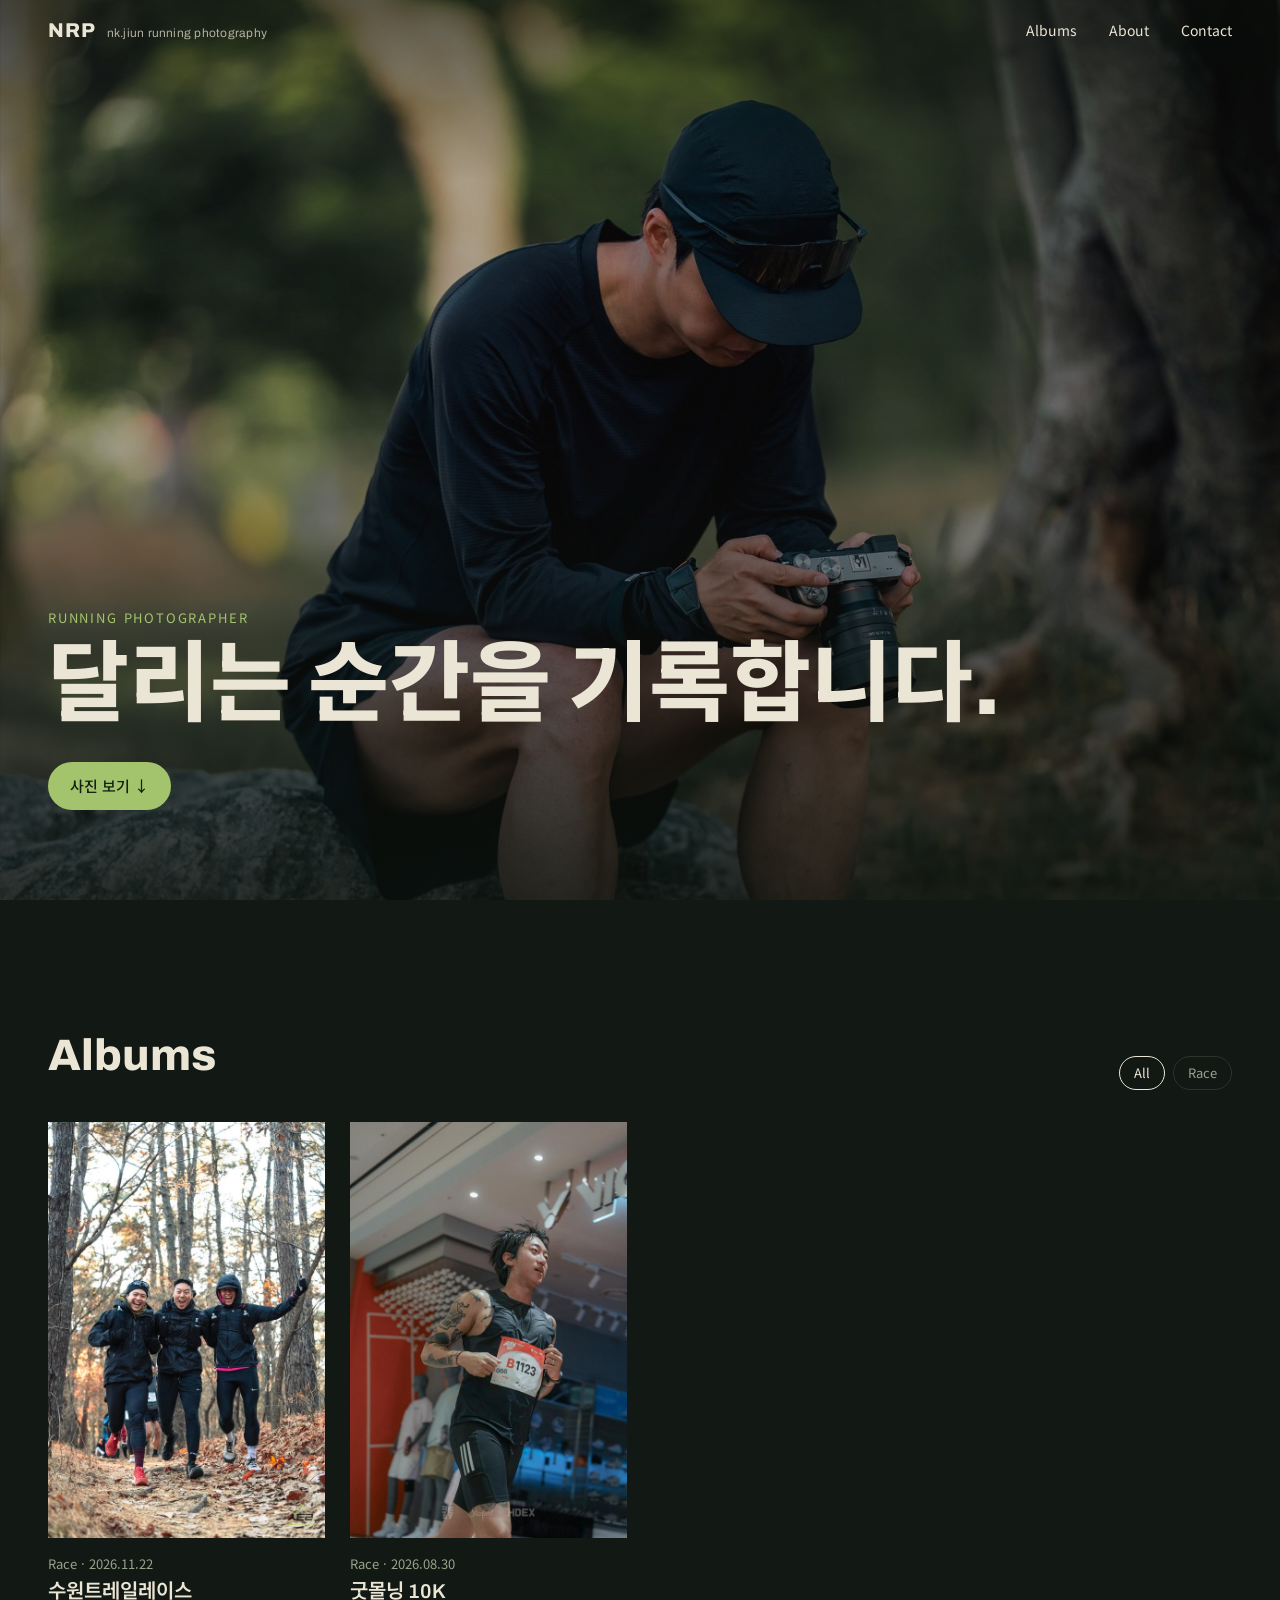
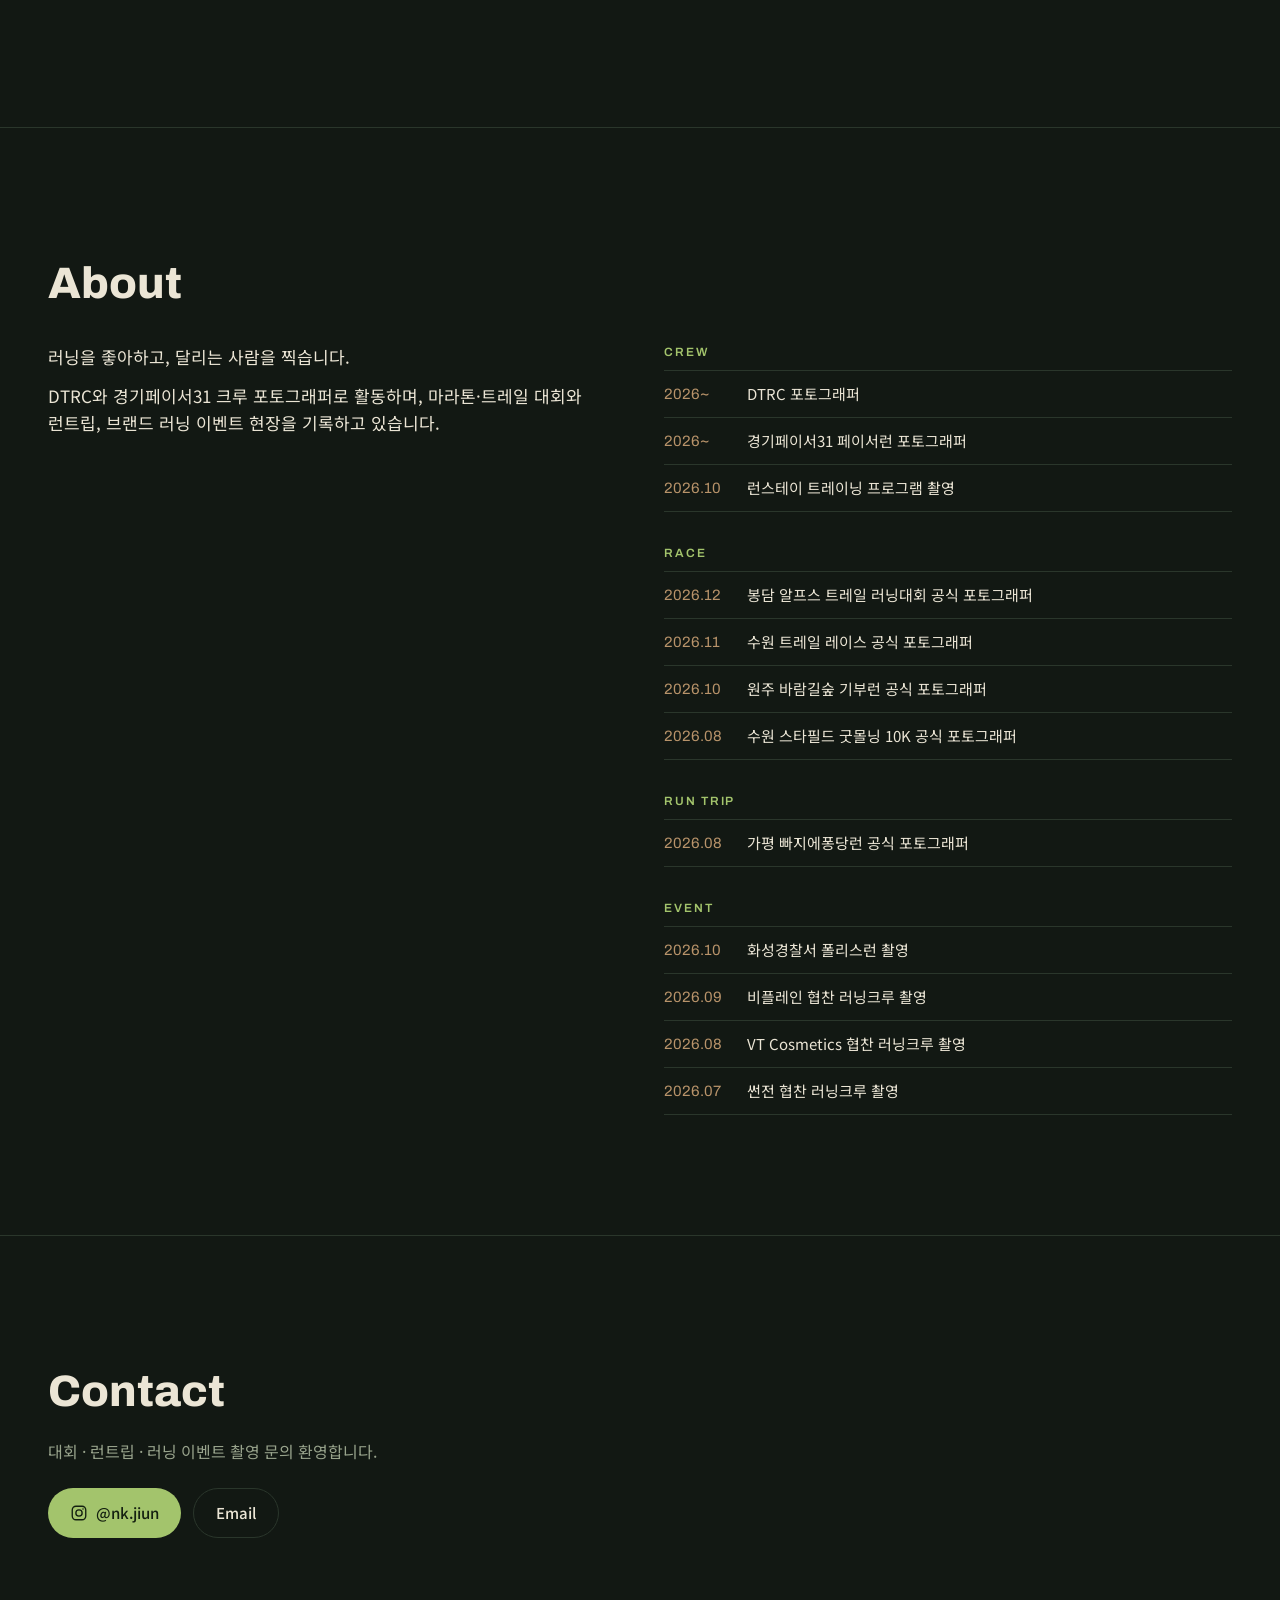
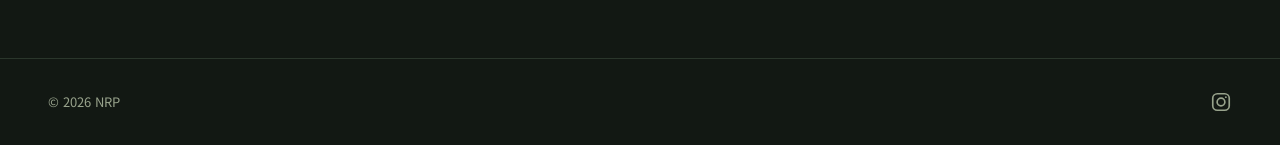
==== commit 44be9b84: "사진 변환 시 촬영 시각만 남기고 나머지 메타데이터 제거 Co-Authored-By: Claude Fable 5.2 <noreply@anthropic.com>" ====
--- a/project.html
+++ b/project.html
@@ -9,9 +9,9 @@
   <meta name="theme-color" content="#121813">
   <link rel="preconnect" href="https://fonts.googleapis.com">
   <link href="https://fonts.googleapis.com/css2?family=Archivo:wght@400;600;800&family=Noto+Sans+KR:wght@400;500&display=swap" rel="stylesheet">
-  <link rel="stylesheet" href="assets/css/style.css?v=20261019131124">
+  <link rel="stylesheet" href="assets/css/style.css?v=20261124154640">
   <!-- 테마: theme-forest.css(녹음) / theme-original.css(원래 검정+형광) -->
-  <link rel="stylesheet" href="assets/css/theme-forest.css?v=20261019131124">
+  <link rel="stylesheet" href="assets/css/theme-forest.css?v=20261124154640">
 </head>
 <body>
   <header class="nav solid">
@@ -44,8 +44,8 @@
 
   <footer class="footer"><span>© <span id="year"></span> <span data-site="name"></span></span><a class="ig-icon" data-ig aria-label="Instagram" target="_blank" rel="noopener"></a></footer>
 
-  <script src="data/site.js?v=20261019131124"></script>
-  <script src="assets/js/main.js?v=20261019131124"></script>
+  <script src="data/site.js?v=20261124154640"></script>
+  <script src="assets/js/main.js?v=20261124154640"></script>
   <script>renderProject();</script>
 </body>
 </html>
--- a/assets/css/style.css
+++ b/assets/css/style.css
@@ -89,6 +89,10 @@
 .modal textarea { resize: vertical; }
 .modal [type=submit] { margin-top: 4px; }
 .modal-close { position: absolute; top: 10px; right: 14px; font-size: 28px; color: var(--muted); }
+.field-error { color: #e08a6d; font-size: 12px; min-height: 0; }
+.field-error:empty { display: none; }
+.modal [aria-invalid="true"] { border-color: #e08a6d; }
+.form-note { font-size: 12px; color: var(--muted); }
 .form-status { font-size: 13px; color: var(--muted); min-height: 1em; }
 .modal-done { padding: 16px 0 8px; }
 .modal-done h3 { margin-bottom: 8px; }
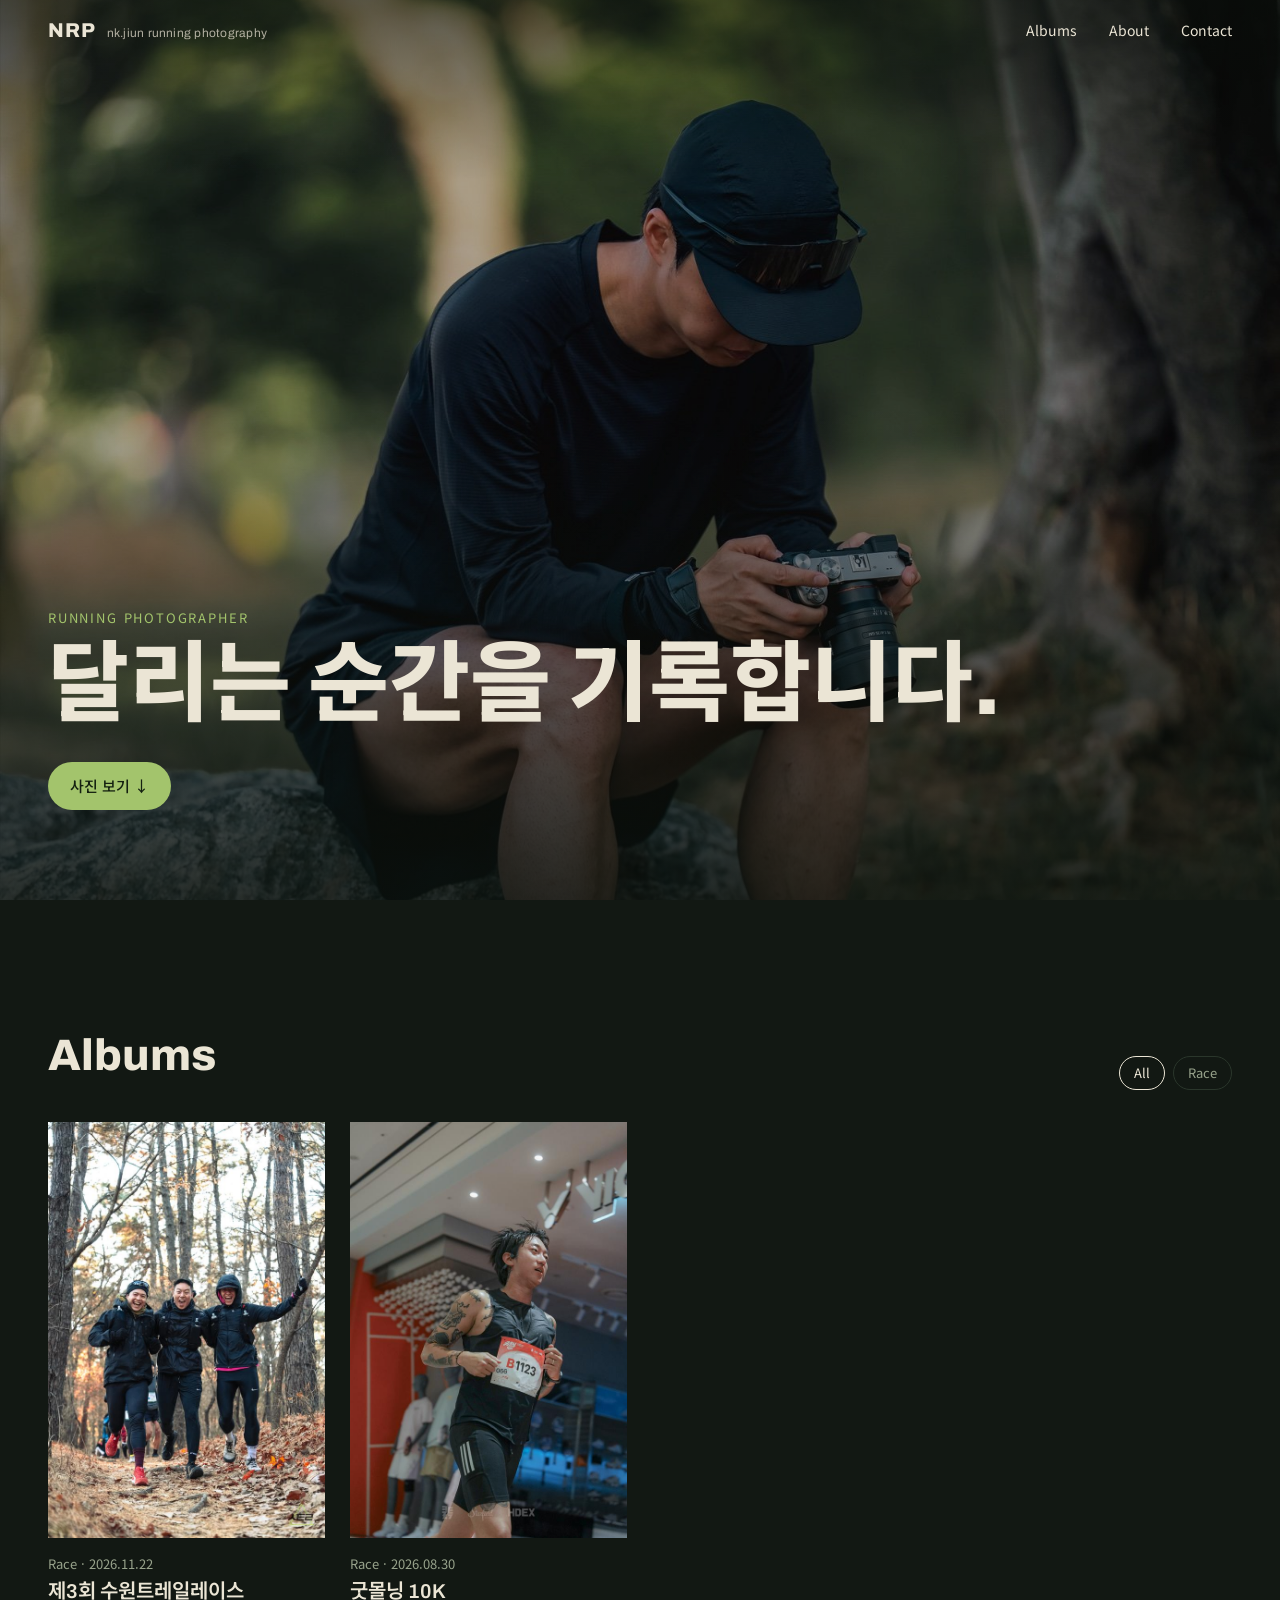
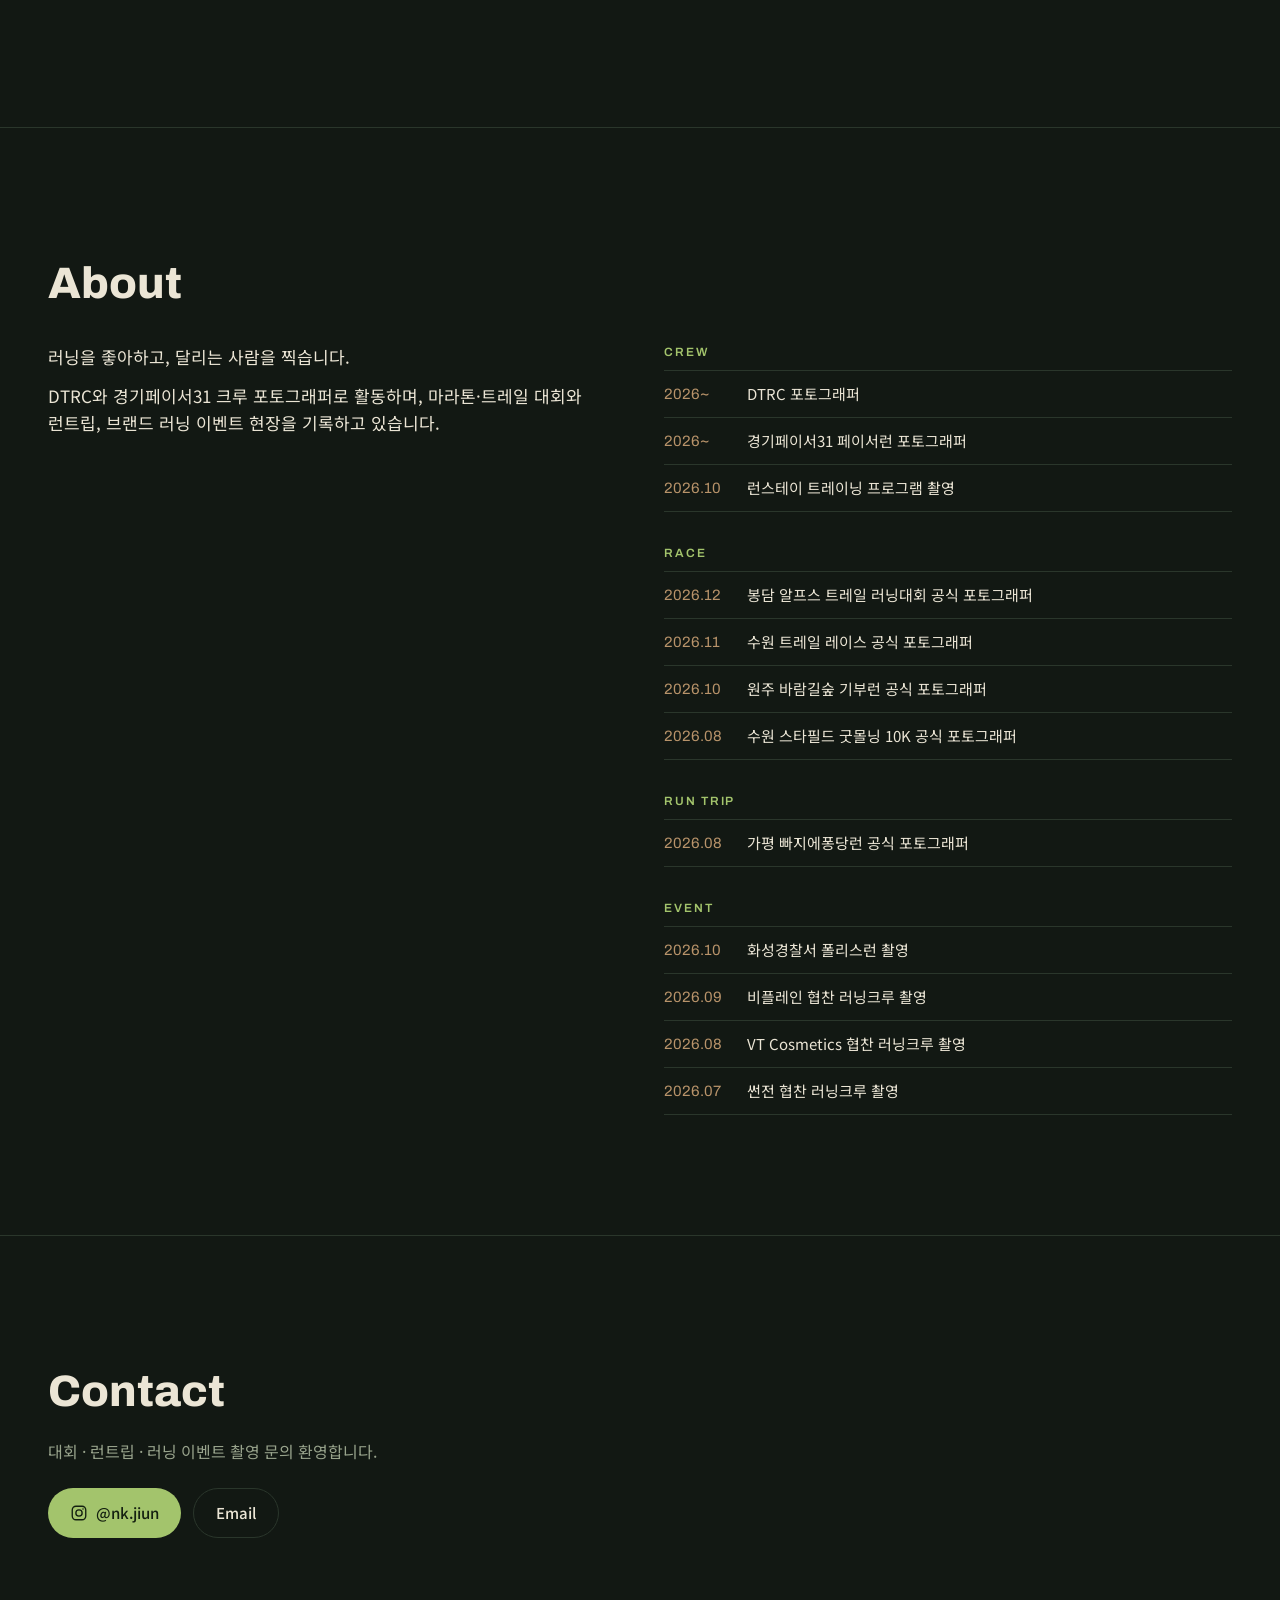
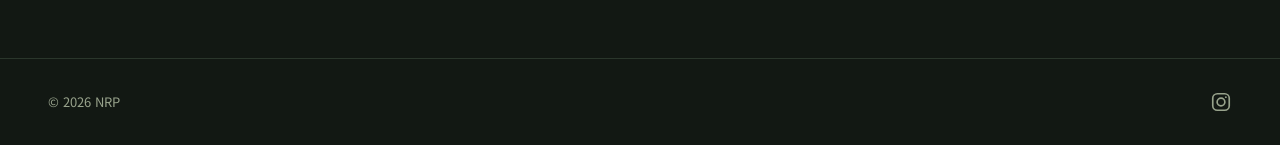
==== commit 242038ef: "앨범 이름 수정: 제3회 수원트레일레이스 Co-Authored-By: Claude Fable 5.2 <noreply@anthropic.com>" ====
--- a/project.html
+++ b/project.html
@@ -9,9 +9,9 @@
   <meta name="theme-color" content="#121813">
   <link rel="preconnect" href="https://fonts.googleapis.com">
   <link href="https://fonts.googleapis.com/css2?family=Archivo:wght@400;600;800&family=Noto+Sans+KR:wght@400;500&display=swap" rel="stylesheet">
-  <link rel="stylesheet" href="assets/css/style.css?v=20261124154640">
+  <link rel="stylesheet" href="assets/css/style.css?v=20261124164130">
   <!-- 테마: theme-forest.css(녹음) / theme-original.css(원래 검정+형광) -->
-  <link rel="stylesheet" href="assets/css/theme-forest.css?v=20261124154640">
+  <link rel="stylesheet" href="assets/css/theme-forest.css?v=20261124164130">
 </head>
 <body>
   <header class="nav solid">
@@ -44,8 +44,8 @@
 
   <footer class="footer"><span>© <span id="year"></span> <span data-site="name"></span></span><a class="ig-icon" data-ig aria-label="Instagram" target="_blank" rel="noopener"></a></footer>
 
-  <script src="data/site.js?v=20261124154640"></script>
-  <script src="assets/js/main.js?v=20261124154640"></script>
+  <script src="data/site.js?v=20261124164130"></script>
+  <script src="assets/js/main.js?v=20261124164130"></script>
   <script>renderProject();</script>
 </body>
 </html>
